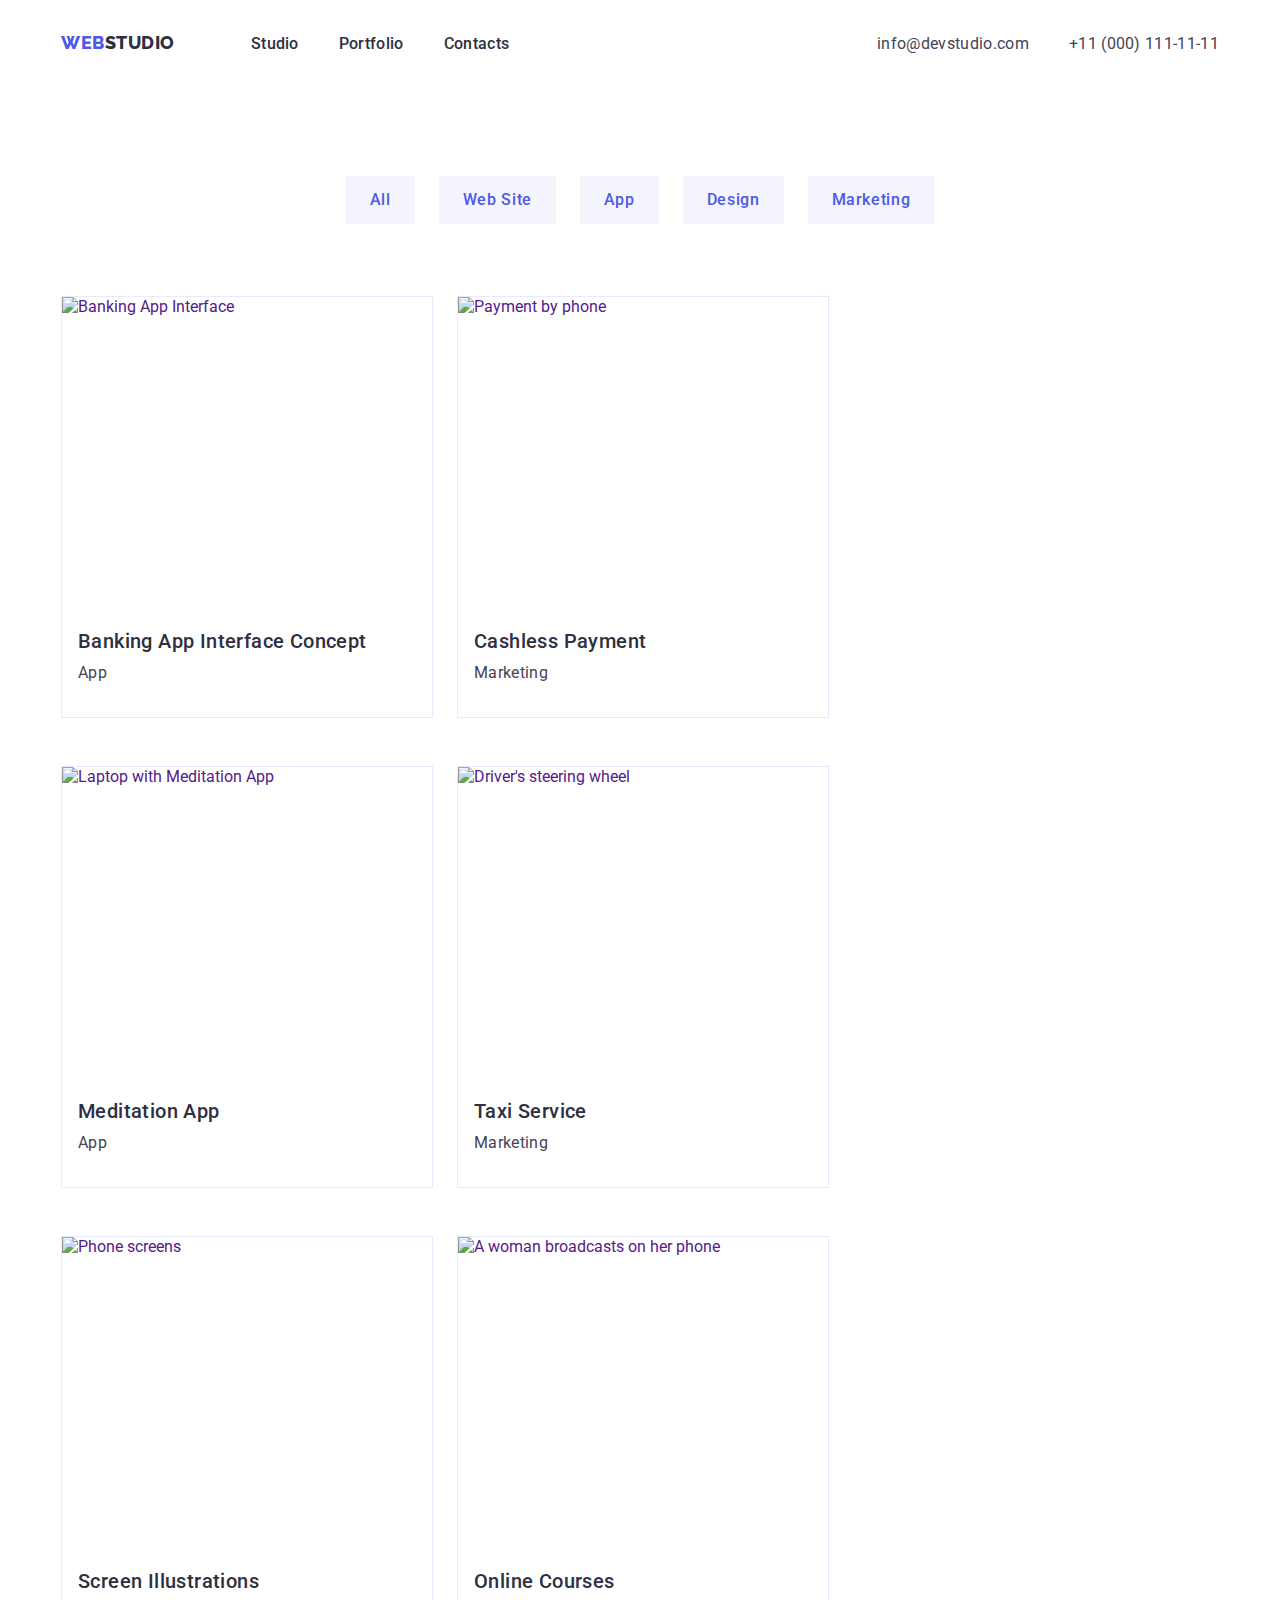
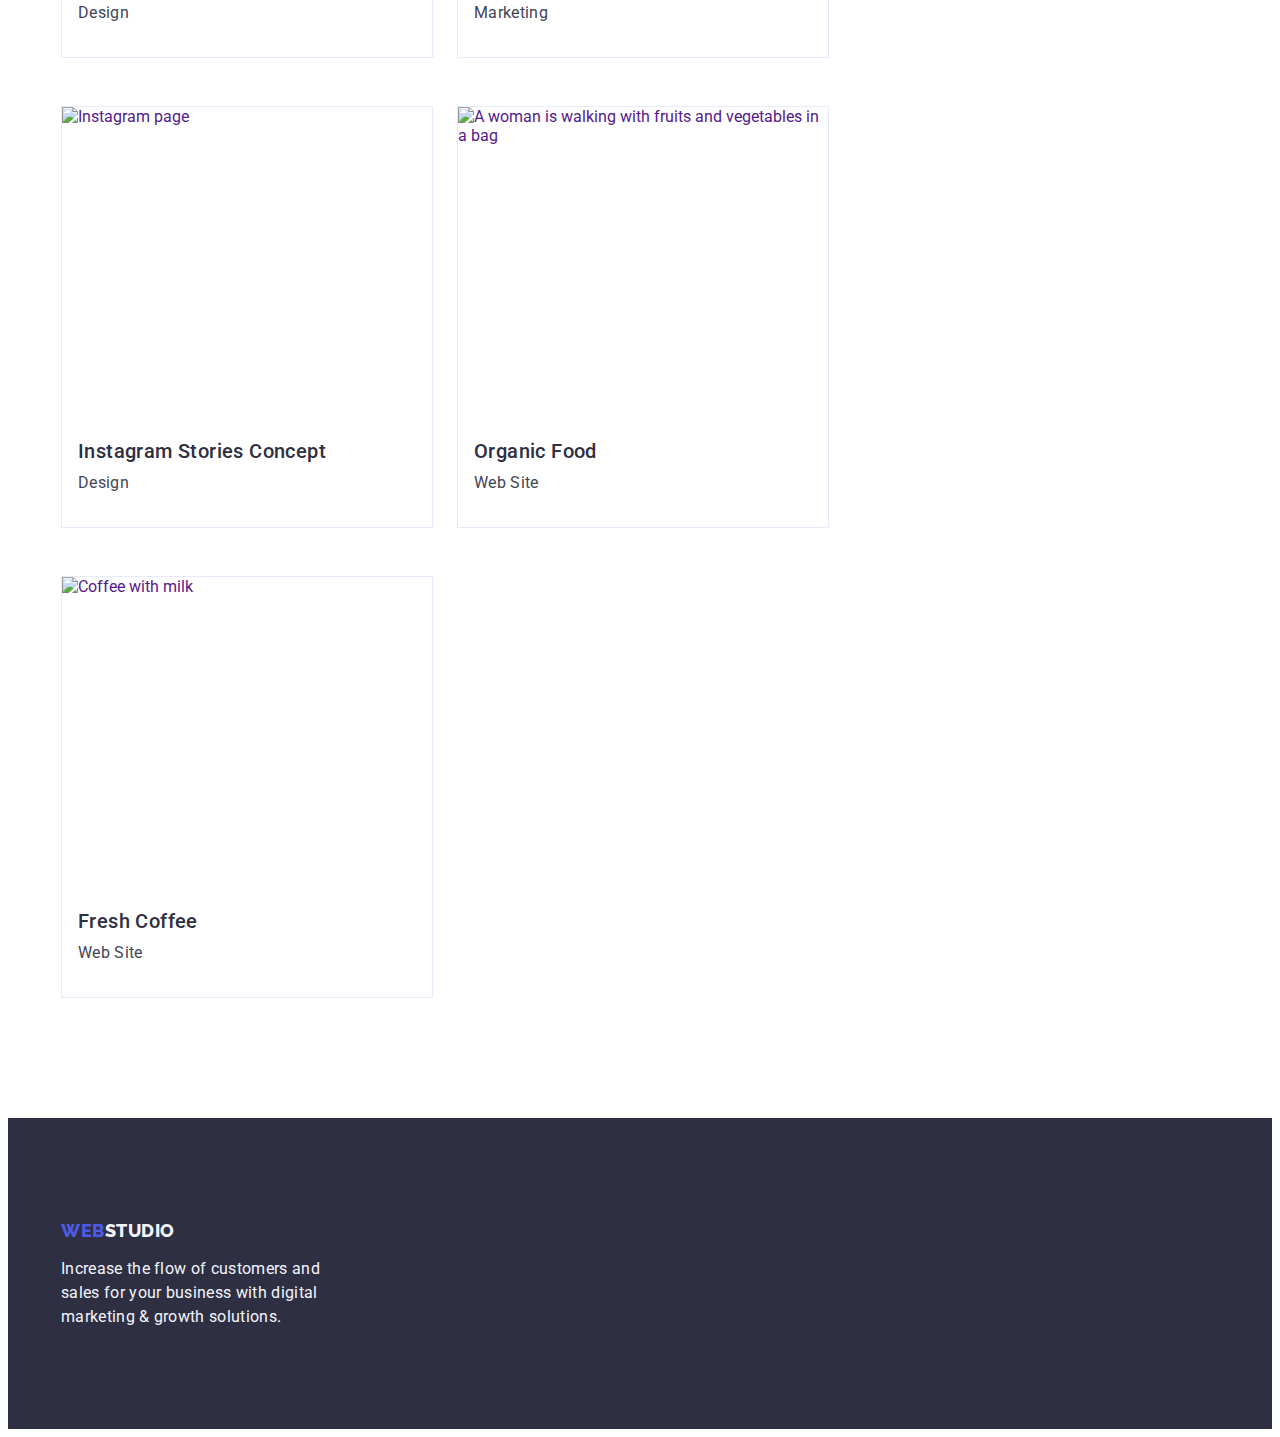
==== portfolio.html @ 8d3df991 "fixed version" ====
<!DOCTYPE html>
<html lang="en">
  <head>
    <meta charset="UTF-8" />
    <meta name="viewport" content="width=device-width, initial-scale=1.0" />
    <title>Portfolio</title>
    <link rel="preconnect" href="https://fonts.googleapis.com" />
    <link rel="preconnect" href="https://fonts.gstatic.com" crossorigin />
    <link
      href="https://fonts.googleapis.com/css2?family=Raleway:wght@800&family=Roboto:wght@400;500;700;900&display=swap"
      rel="stylesheet"
    />
    <link
      rel="stylesheet"
      href="https://cdnjs.cloudflare.com/ajax/libs/modern-normalize/2.0.0/modern-normalize.min.css"
      integrity="sha512-4xo8blKMVCiXpTaLzQSLSw3KFOVPWhm/TRtuPVc4WG6kUgjH6J03IBuG7JZPkcWMxJ5huwaBpOpnwYElP/m6wg=="
      crossorigin="anonymous"
      referrerpolicy="no-referrer"
    />
    <link rel="stylesheet" href="./css/styles.css" />
  </head>

  <body>
    <!--Header-->
    <header class="header">
      <div class="header-container container">
        <!--Navigation-->
        <nav class="navigation-container">
          <!--Logo-->
          <a class="logo-style link" href="./index.html">
            Web<span class="logo-span">Studio</span>
          </a>

          <ul class="navigation-list list">
            <li class="navigation-lists">
              <a class="link nav-list" href="./index.html">Studio</a>
            </li>
            <li class="navigation-lists">
              <a class="link nav-list" href="./portfolio.html">Portfolio</a>
            </li>
            <li class="navigation-lists">
              <a class="link nav-list" href="">Contacts</a>
            </li>
          </ul>
        </nav>

        <!--Contacts-->
        <address class="address-contacts">
          <ul class="contacts-lists list container">
            <li class="contacts-list">
              <a class="contact-link link" href="mailto:info@devstudio.com"
                >info@devstudio.com</a
              >
            </li>
            <li class="contacts-list">
              <a class="contact-link link" href="tel:+110001111111"
                >+11 (000) 111-11-11</a
              >
            </li>
          </ul>
        </address>
      </div>
    </header>

    <!--Main-->
    <main>
      <section class="section-portfolio container">
        <!--Filters Buttons-->
        <h1 class="visually-hidden">WebStudio</h1>

        <!-- Menu Buttons -->
        <ul class="btn-list list">
          <li><button class="btn-portfolio" type="button">All</button></li>
          <li><button class="btn-portfolio" type="button">Web Site</button></li>
          <li><button class="btn-portfolio" type="button">App</button></li>
          <li><button class="btn-portfolio" type="button">Design</button></li>
          <li>
            <button class="btn-portfolio" type="button">Marketing</button>
          </li>
        </ul>

        <!--Projects-->
        <ul class="projects-lists list">
          <li class="projects-items">
            <a class="projects-item link" href="">
              <img
                src="./images/project_card1.jpg"
                alt="Banking App Interface"
                width="360"
                height="300"
              />
              <div class="project-subtext">
                <h2 class="project-list">Banking App Interface Concept</h2>
                <p class="project-link">App</p>
              </div>
            </a>
          </li>
          <li class="projects-items">
            <a class="projects-item link" href="">
              <img
                src="./images/project_card2.jpg"
                alt="Payment by phone"
                width="360"
                height="300"
              />
              <div class="project-subtext">
                <h2 class="project-list">Cashless Payment</h2>
                <p class="project-link">Marketing</p>
              </div>
            </a>
          </li>
          <li class="projects-items">
            <a class="projects-item link" href="">
              <img
                src="./images/project_card3.jpg"
                alt="Laptop with Meditation App"
                width="360"
                height="300"
              />
              <div class="project-subtext">
                <h2 class="project-list">Meditation App</h2>
                <p class="project-link">App</p>
              </div>
            </a>
          </li>
          <li class="projects-items">
            <a class="projects-item link" href="">
              <img
                src="./images/project_card4.jpg"
                alt="Driver's steering wheel"
                width="360"
                height="300"
              />
              <div class="project-subtext">
                <h2 class="project-list">Taxi Service</h2>
                <p class="project-link">Marketing</p>
              </div></a
            >
          </li>
          <li class="projects-items">
            <a class="projects-item link" href="">
              <img
                src="./images/project_card5.jpg"
                alt="Phone screens"
                width="360"
                height="300"
              />
              <div class="project-subtext">
                <h2 class="project-list">Screen Illustrations</h2>
                <p class="project-link">Design</p>
              </div></a
            >
          </li>
          <li class="projects-items">
            <a class="projects-item link" href="">
              <img
                src="./images/project_card6.jpg"
                alt="A woman broadcasts on her phone"
                width="360"
                height="300"
              />
              <div class="project-subtext">
                <h2 class="project-list">Online Courses</h2>
                <p class="project-link">Marketing</p>
              </div>
            </a>
          </li>
          <li class="projects-items">
            <a class="projects-item link" href="">
              <img
                src="./images/project_card7.jpg"
                alt="Instagram page"
                width="360"
                height="300"
              />
              <div class="project-subtext">
                <h2 class="project-list">Instagram Stories Concept</h2>
                <p class="project-link">Design</p>
              </div>
            </a>
          </li>
          <li class="projects-items">
            <a class="projects-item link" href="">
              <img
                src="./images/project_card8.jpg"
                alt="A
            woman is walking with fruits and vegetables in a bag"
                width="360"
                height="300"
              />
              <div class="project-subtext">
                <h2 class="project-list">Organic Food</h2>
                <p class="project-link">Web Site</p>
              </div>
            </a>
          </li>
          <li class="projects-items">
            <a class="projects-item link" href="">
              <img
                src="./images/project_card9.jpg"
                alt="Coffee with milk"
                width="360"
                height="300"
              />
              <div class="project-subtext">
                <h2 class="project-list">Fresh Coffee</h2>
                <p class="project-link">Web Site</p>
              </div>
            </a>
          </li>
        </ul>
      </section>
    </main>

    <!--Footer-->
    <footer class="footer">
      <!--Logo for Footer-->
      <div class="container footer-container">
        <a class="logo-style link" href="./index.html">
          Web<span class="span-logo-footer">Studio</span>
        </a>
        <p class="footer-info">
          Increase the flow of customers and sales for your business with
          digital marketing & growth solutions.
        </p>
      </div>
    </footer>
  </body>
</html>
---- css/styles.css ----
:root {
  --NAVY-BLUE: #2e2f42;
  --WHITE: #ffffff;
  --SLATE: #434455;
  --CLOUD: #f4f4fd;
  --IRIS: #4d5ae5;
  --CORNFLOWER: #e7e9fc;
  --OCEAN: #404bbf;
  --CORNFLOWER: #e7e9fc;

  --font-main: "Roboto", sans-serif;
  --font-logo: "Raleway", sans-serif;
}

ul,
ol {
  margin: 0;
  padding: 0;
  list-style-type: none;
}

h1,
h2,
h3,
h4,
h5,
h6,
p {
  margin: 0;
  padding: 0;
}

img,
svg {
  display: block;
  max-width: 100%;
  width: 100%;
}

button {
  cursor: pointer;
  border: 0;
}

body {
  color: var(--SLATE);
  background-color: var(--WHITE);
  font-family: var(--font-main);
}

.container {
  max-width: 1158px;
  padding-left: 15px;
  padding-right: 15px;
  margin-left: auto;
  margin-right: auto;
}

.list {
  list-style: none;
  list-style-type: none;
  margin: 0;
  padding: 0;
}

.link {
  text-decoration: none;
}
.visually-hidden {
  position: absolute;
  width: 1px;
  height: 1px;
  margin: -1px;
  border: 0;
  padding: 0;

  white-space: nowrap;
  clip-path: inset(100%);
  clip: rect(0 0 0 0);
  overflow: hidden;
}

.logo-style {
  color: var(--IRIS);
  font-family: var(--font-logo);
  font-size: 18px;
  font-weight: 800;
  line-height: 1.17;
  letter-spacing: 0.03em;
  text-transform: uppercase;
  margin-right: 76px;
  padding: 24px 0;
  display: inline-block;
}

.logo-span {
  color: var(--NAVY-BLUE);
  font-family: var(--font-logo);
  font-size: 18px;
  font-weight: 800;
  line-height: 1.17;
  letter-spacing: 0.03em;
  text-transform: uppercase;
}

.navigation-container {
  display: flex;
}
.navigation-list {
  display: flex;
  flex-wrap: wrap;
  gap: 40px;
  align-items: center;
}

.header-container {
  display: flex;
  justify-content: space-between;
}

.nav-list {
  color: var(--NAVY-BLUE);
  font-size: 16px;
  font-weight: 500;
  line-height: 1.5;
  letter-spacing: 0.02em;
  padding: 24px 0;
}

.nav-list:hover,
.nav-list:focus {
  color: var(--OCEAN);
}

.address-contacts {
  font-style: normal;
  gap: 40px;
  align-self: center;
  display: block;
  margin-left: 332px;
}

.contacts-lists {
  display: flex;
  flex-wrap: wrap;
  gap: 40px;
  align-self: center;
}

.contacts-list {
  padding: 24px 0;
}

.contact-link {
  color: var(--SLATE);
  font-size: 16px;
  font-weight: 400;
  line-height: 1.5;
  letter-spacing: 0.02em;
}

.contact-link:hover,
.contact-link:focus {
  color: var(--OCEAN);
}

/* Hero section */

.hero {
  background: var(--NAVY-BLUE);
  padding-top: 188px;
  padding-bottom: 188px;
}

.hero-container {
}

.hero-title {
  color: var(--WHITE);
  text-align: center;
  font-size: 56px;
  font-weight: 700;
  line-height: 1.07;
  letter-spacing: 0.02em;
  max-width: 496px;
  margin: 0 auto;
}

.btn-order {
  display: inline-block;
  color: var(--WHITE);
  background-color: var(--IRIS);
  font-family: var(--font-main);
  font-size: 16px;
  font-weight: 500;
  line-height: 1.5;
  letter-spacing: 0.04em;
  cursor: pointer;
  margin: 48px auto 0;
  width: 169px;
  height: 56px;
  display: block;
  border: 0;
}

.btn-order:hover,
.btn-order:focus {
  color: var(--WHITE);
  background-color: var(--OCEAN);
}

/* Benefits section */
.benefits {
  padding: 120px 0;
}

.benefits-container {
  display: flex;
  flex-wrap: wrap;
}

.benefits-list {
  display: flex;
  gap: 24px;
}
.benefits-item {
  width: calc((100% - 72px) / 4);
}

.benefits-title {
  color: var(--NAVY-BLUE);
  font-size: 20px;
  font-weight: 500;
  line-height: 1.2;
  letter-spacing: 0.02em;
  margin-bottom: 8px;
}

.benefits-text {
  color: var(--SLATE);
  font-size: 16px;
  font-weight: 400;
  line-height: 1.5;
  letter-spacing: 0.32px;
}

/* Doing section */
.doing {
  padding-bottom: 120px;
}
.doing-title {
  color: var(--NAVY-BLUE);
  text-align: center;
  font-size: 36px;
  font-weight: 700;
  line-height: 1.11;
  letter-spacing: 0.02em;
  text-transform: capitalize;
  margin-bottom: 72px;
}
.doing-lists {
  display: flex;
  box-sizing: border-box;
  gap: 24px;
}
.doing-item {
  width: calc((100% - 48px) / 3);
  border: 1px solid var(--CORNFLOWER, #e7e9fc);
}

.doing-picture {
}

/* Our Team */
.team {
  background-color: var(--CLOUD);
  padding: 120px 0;
}

.team-container {
}

.team-title {
  color: var(--NAVY-BLUE);
  text-align: center;
  font-size: 36px;
  font-weight: 700;
  line-height: 1.11;
  letter-spacing: 0.02em;
  text-transform: capitalize;
  margin-bottom: 72px;
}
.team-list {
  display: flex;
  gap: 24px;
}

.team-item {
  background-color: var(--WHITE);
  width: calc((100% - 72px) / 4);
  border-radius: 0px 0px 4px 4px;
  box-shadow: 0px 2px 1px 0px rgba(46, 47, 66, 0.08),
    0px 1px 1px 0px rgba(46, 47, 66, 0.16),
    0px 1px 6px 0px rgba(46, 47, 66, 0.08);
}

.team-portrait {
}

.team-subtitle {
  color: var(--NAVY-BLUE);
  text-align: center;
  font-size: 20px;
  font-weight: 500;
  line-height: 1.2;
  letter-spacing: 0.02em;
  margin-bottom: 8px;
}
.team-text {
  color: var(--SLATE);
  text-align: center;
  font-size: 16px;
  font-weight: 400;
  line-height: 1.5;
  letter-spacing: 0.02em;
}

.team-item-text {
  padding: 32px 0;
}

/* Portfolio */
.section-portfolio {
  padding-top: 96px;
  padding-bottom: 120px;
}

.btn-list {
  display: flex;
  justify-content: center;
  gap: 24px;
  margin-bottom: 72px;
}

.btn-portfolio {
  color: var(--IRIS);
  background-color: var(--CLOUD);
  font-family: var(--font-main);
  font-size: 16px;
  font-weight: 500;
  line-height: 1.5;
  letter-spacing: 0.04em;
  text-align: center;
  cursor: pointer;
  display: block;
  height: 48px;
  min-width: 69px;
  padding: 12px 24px;
}

.btn-portfolio:hover,
.btn-portfolio:focus {
  color: var(--WHITE);
  background-color: var(--OCEAN);
}

.projects-lists {
  display: flex;
  flex-wrap: wrap;
  row-gap: 48px;
  column-gap: 24px;
}

.projects-items {
  border: 1px solid var(--CORNFLOWER);
  background-color: var(--WHITE);
  width: calc((100% - 48px) / 3);
}

.projects-item {
  display: block;
}

.project-link {
  color: var(--SLATE);
  font-size: 16px;
  font-weight: 400;
  line-height: 1.5;
  letter-spacing: 0.02em;
}

.project-list {
  color: var(--NAVY-BLUE);
  font-size: 20px;
  font-weight: 500;
  line-height: 1.2;
  letter-spacing: 0.02em;
  margin-bottom: 8px;
}

.project-subtext {
  padding: 32px 16px;
}

.footer {
  background-color: var(--NAVY-BLUE);
  padding-top: 101.5px;
  padding-bottom: 100px;
}
.footer-container {
  display: block;
  margin-top: 20;
}

.footer .logo-style {
  margin-bottom: 16px;
  padding: 0;
}

.footer-info {
  color: var(--CLOUD);
  font-size: 16px;
  font-weight: 400;
  line-height: 1.5;
  letter-spacing: 0.02em;
  width: 264px;
}

.span-logo-footer {
  color: var(--CLOUD);
}
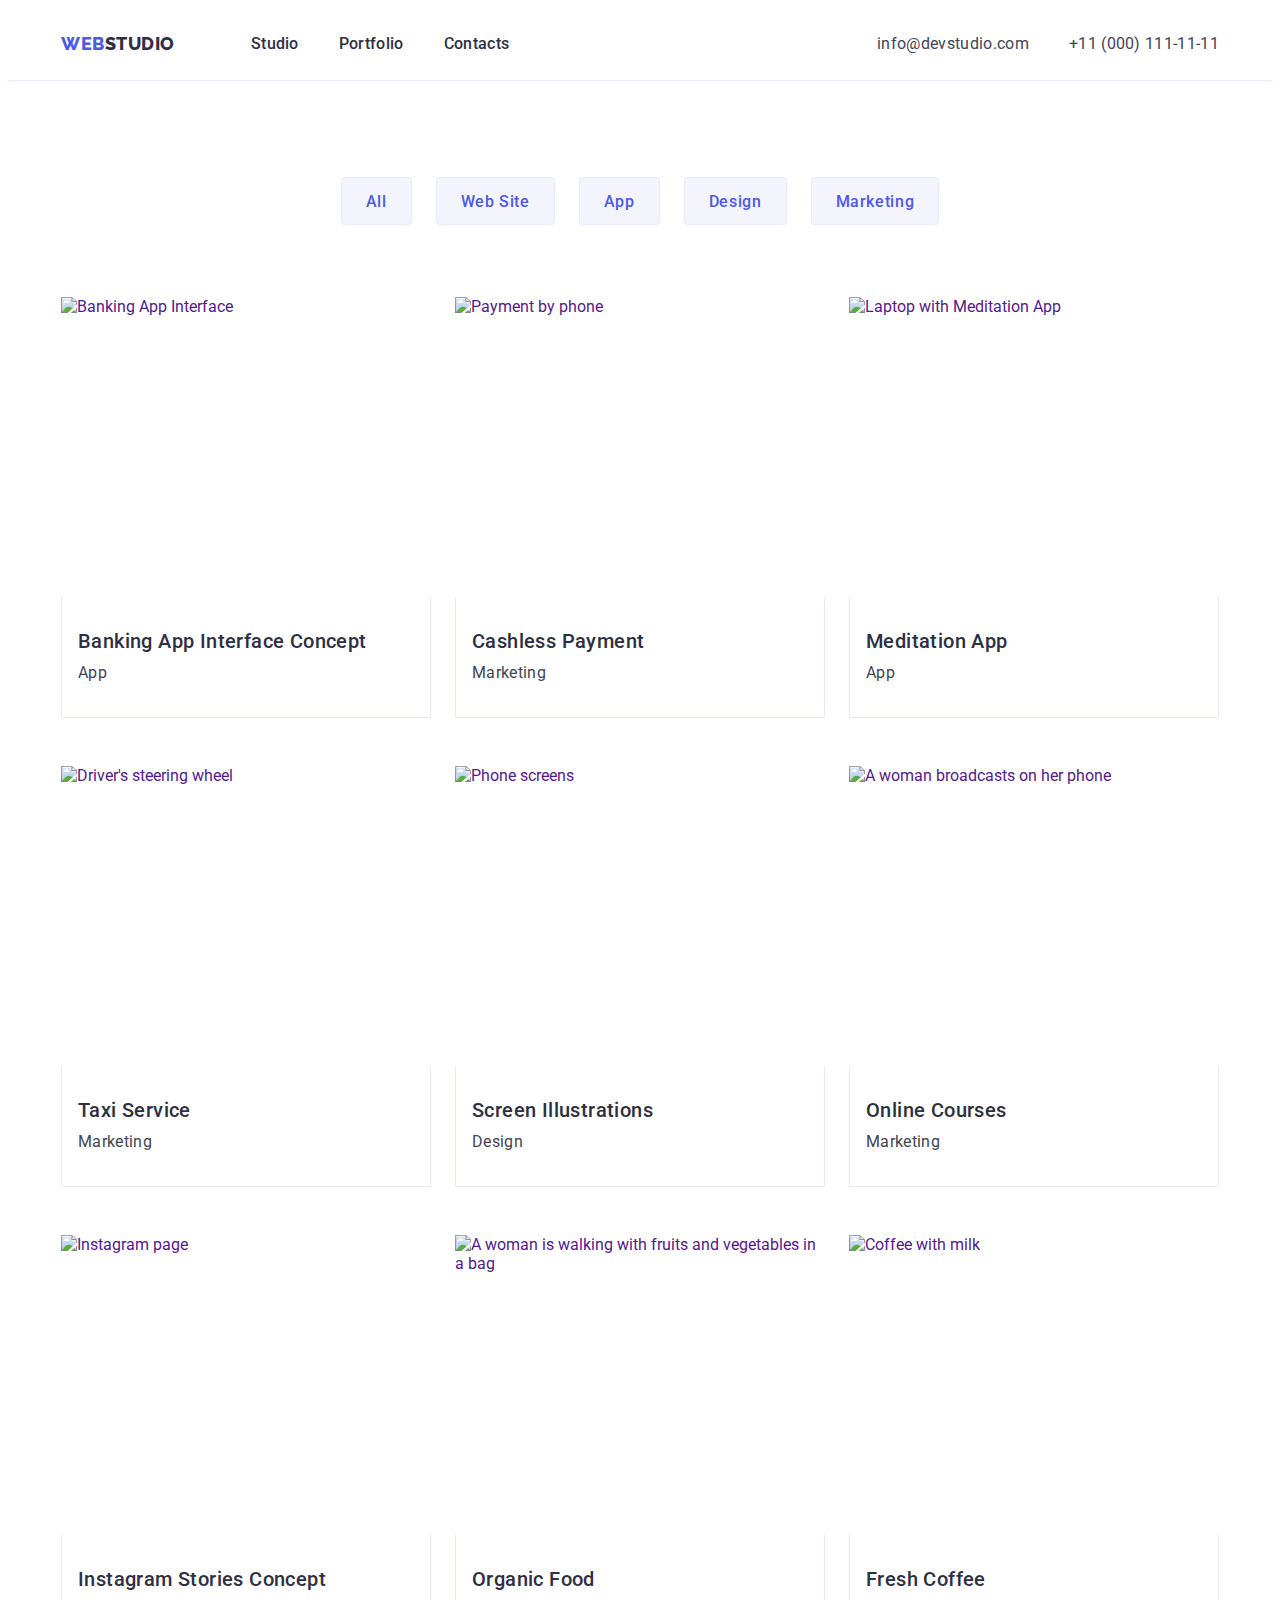
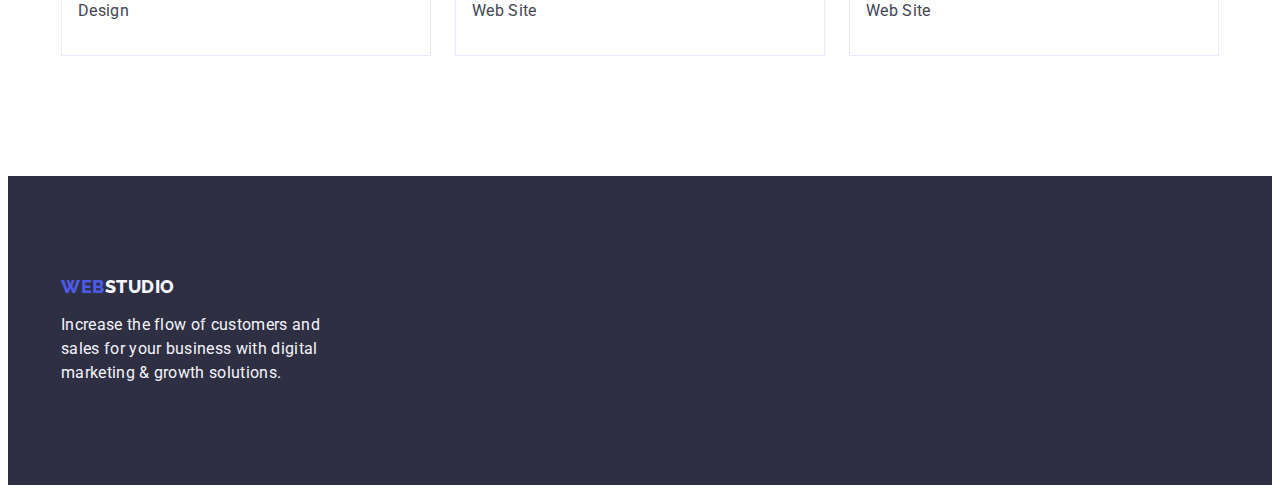
==== commit 99e5eedf: "fixed" ====
--- a/portfolio.html
+++ b/portfolio.html
@@ -32,13 +32,13 @@
           </a>
 
           <ul class="navigation-list list">
-            <li class="navigation-lists">
+            <li class="navigation-item">
               <a class="link nav-list" href="./index.html">Studio</a>
             </li>
-            <li class="navigation-lists">
+            <li class="navigation-item">
               <a class="link nav-list" href="./portfolio.html">Portfolio</a>
             </li>
-            <li class="navigation-lists">
+            <li class="navigation-item">
               <a class="link nav-list" href="">Contacts</a>
             </li>
           </ul>
@@ -46,13 +46,13 @@
 
         <!--Contacts-->
         <address class="address-contacts">
-          <ul class="contacts-lists list container">
-            <li class="contacts-list">
+          <ul class="contacts-list list container">
+            <li class="contacts-item">
               <a class="contact-link link" href="mailto:info@devstudio.com"
                 >info@devstudio.com</a
               >
             </li>
-            <li class="contacts-list">
+            <li class="contacts-item">
               <a class="contact-link link" href="tel:+110001111111"
                 >+11 (000) 111-11-11</a
               >
@@ -64,158 +64,161 @@
 
     <!--Main-->
     <main>
-      <section class="section-portfolio container">
-        <!--Filters Buttons-->
-        <h1 class="visually-hidden">WebStudio</h1>
-
-        <!-- Menu Buttons -->
-        <ul class="btn-list list">
-          <li><button class="btn-portfolio" type="button">All</button></li>
-          <li><button class="btn-portfolio" type="button">Web Site</button></li>
-          <li><button class="btn-portfolio" type="button">App</button></li>
-          <li><button class="btn-portfolio" type="button">Design</button></li>
-          <li>
-            <button class="btn-portfolio" type="button">Marketing</button>
-          </li>
-        </ul>
-
-        <!--Projects-->
-        <ul class="projects-lists list">
-          <li class="projects-items">
-            <a class="projects-item link" href="">
-              <img
-                src="./images/project_card1.jpg"
-                alt="Banking App Interface"
-                width="360"
-                height="300"
-              />
-              <div class="project-subtext">
-                <h2 class="project-list">Banking App Interface Concept</h2>
-                <p class="project-link">App</p>
-              </div>
-            </a>
-          </li>
-          <li class="projects-items">
-            <a class="projects-item link" href="">
-              <img
-                src="./images/project_card2.jpg"
-                alt="Payment by phone"
-                width="360"
-                height="300"
-              />
-              <div class="project-subtext">
-                <h2 class="project-list">Cashless Payment</h2>
-                <p class="project-link">Marketing</p>
-              </div>
-            </a>
-          </li>
-          <li class="projects-items">
-            <a class="projects-item link" href="">
-              <img
-                src="./images/project_card3.jpg"
-                alt="Laptop with Meditation App"
-                width="360"
-                height="300"
-              />
-              <div class="project-subtext">
-                <h2 class="project-list">Meditation App</h2>
-                <p class="project-link">App</p>
-              </div>
-            </a>
-          </li>
-          <li class="projects-items">
-            <a class="projects-item link" href="">
-              <img
-                src="./images/project_card4.jpg"
-                alt="Driver's steering wheel"
-                width="360"
-                height="300"
-              />
-              <div class="project-subtext">
-                <h2 class="project-list">Taxi Service</h2>
-                <p class="project-link">Marketing</p>
-              </div></a
-            >
-          </li>
-          <li class="projects-items">
-            <a class="projects-item link" href="">
-              <img
-                src="./images/project_card5.jpg"
-                alt="Phone screens"
-                width="360"
-                height="300"
-              />
-              <div class="project-subtext">
-                <h2 class="project-list">Screen Illustrations</h2>
-                <p class="project-link">Design</p>
-              </div></a
-            >
-          </li>
-          <li class="projects-items">
-            <a class="projects-item link" href="">
-              <img
-                src="./images/project_card6.jpg"
-                alt="A woman broadcasts on her phone"
-                width="360"
-                height="300"
-              />
-              <div class="project-subtext">
-                <h2 class="project-list">Online Courses</h2>
-                <p class="project-link">Marketing</p>
-              </div>
-            </a>
-          </li>
-          <li class="projects-items">
-            <a class="projects-item link" href="">
-              <img
-                src="./images/project_card7.jpg"
-                alt="Instagram page"
-                width="360"
-                height="300"
-              />
-              <div class="project-subtext">
-                <h2 class="project-list">Instagram Stories Concept</h2>
-                <p class="project-link">Design</p>
-              </div>
-            </a>
-          </li>
-          <li class="projects-items">
-            <a class="projects-item link" href="">
-              <img
-                src="./images/project_card8.jpg"
-                alt="A
-            woman is walking with fruits and vegetables in a bag"
-                width="360"
-                height="300"
-              />
-              <div class="project-subtext">
-                <h2 class="project-list">Organic Food</h2>
-                <p class="project-link">Web Site</p>
-              </div>
-            </a>
-          </li>
-          <li class="projects-items">
-            <a class="projects-item link" href="">
-              <img
-                src="./images/project_card9.jpg"
-                alt="Coffee with milk"
-                width="360"
-                height="300"
-              />
-              <div class="project-subtext">
-                <h2 class="project-list">Fresh Coffee</h2>
-                <p class="project-link">Web Site</p>
-              </div>
-            </a>
-          </li>
-        </ul>
+      <section class="section">
+        <div class="section-portfolio container">
+          <!--Filters Buttons-->
+          <h1 class="visually-hidden">WebStudio</h1>
+
+          <!-- Menu Buttons -->
+          <ul class="btn-list list">
+            <li><button class="btn-portfolio" type="button">All</button></li>
+            <li>
+              <button class="btn-portfolio" type="button">Web Site</button>
+            </li>
+            <li><button class="btn-portfolio" type="button">App</button></li>
+            <li><button class="btn-portfolio" type="button">Design</button></li>
+            <li>
+              <button class="btn-portfolio" type="button">Marketing</button>
+            </li>
+          </ul>
+
+          <!--Projects-->
+          <ul class="projects-list list">
+            <li class="projects-item">
+              <a class="projects-item-link link" href="">
+                <img
+                  src="./images/project_card1.jpg"
+                  alt="Banking App Interface"
+                  width="360"
+                  height="300"
+                />
+                <div class="project-subtext">
+                  <h2 class="project-title">Banking App Interface Concept</h2>
+                  <p class="project-link">App</p>
+                </div>
+              </a>
+            </li>
+            <li class="projects-item">
+              <a class="projects-item-link link" href="">
+                <img
+                  src="./images/project_card2.jpg"
+                  alt="Payment by phone"
+                  width="360"
+                  height="300"
+                />
+                <div class="project-subtext">
+                  <h2 class="project-title">Cashless Payment</h2>
+                  <p class="project-link">Marketing</p>
+                </div>
+              </a>
+            </li>
+            <li class="projects-item">
+              <a class="projects-item link" href="">
+                <img
+                  src="./images/project_card3.jpg"
+                  alt="Laptop with Meditation App"
+                  width="360"
+                  height="300"
+                />
+                <div class="project-subtext">
+                  <h2 class="project-title">Meditation App</h2>
+                  <p class="project-link">App</p>
+                </div>
+              </a>
+            </li>
+            <li class="projects-item">
+              <a class="projects-item-link link" href="">
+                <img
+                  src="./images/project_card4.jpg"
+                  alt="Driver's steering wheel"
+                  width="360"
+                  height="300"
+                />
+                <div class="project-subtext">
+                  <h2 class="project-title">Taxi Service</h2>
+                  <p class="project-link">Marketing</p>
+                </div></a
+              >
+            </li>
+            <li class="projects-item">
+              <a class="projects-item-link link" href="">
+                <img
+                  src="./images/project_card5.jpg"
+                  alt="Phone screens"
+                  width="360"
+                  height="300"
+                />
+                <div class="project-subtext">
+                  <h2 class="project-title">Screen Illustrations</h2>
+                  <p class="project-link">Design</p>
+                </div></a
+              >
+            </li>
+            <li class="projects-item">
+              <a class="projects-item-link link" href="">
+                <img
+                  src="./images/project_card6.jpg"
+                  alt="A woman broadcasts on her phone"
+                  width="360"
+                  height="300"
+                />
+                <div class="project-subtext">
+                  <h2 class="project-title">Online Courses</h2>
+                  <p class="project-link">Marketing</p>
+                </div>
+              </a>
+            </li>
+            <li class="projects-item">
+              <a class="projects-item-link link" href="">
+                <img
+                  src="./images/project_card7.jpg"
+                  alt="Instagram page"
+                  width="360"
+                  height="300"
+                />
+                <div class="project-subtext">
+                  <h2 class="project-title">Instagram Stories Concept</h2>
+                  <p class="project-link">Design</p>
+                </div>
+              </a>
+            </li>
+            <li class="projects-item">
+              <a class="projects-item-link link" href="">
+                <img
+                  src="./images/project_card8.jpg"
+                  alt="A woman is walking with fruits and vegetables in a bag"
+                  width="360"
+                  height="300"
+                />
+                <div class="project-subtext">
+                  <h2 class="project-title">Organic Food</h2>
+                  <p class="project-link">Web Site</p>
+                </div>
+              </a>
+            </li>
+            <li class="projects-item">
+              <a class="projects-item-link link" href="">
+                <img
+                  src="./images/project_card9.jpg"
+                  alt="Coffee with milk"
+                  width="360"
+                  height="300"
+                />
+                <div class="project-subtext">
+                  <h2 class="project-title">Fresh Coffee</h2>
+                  <p class="project-link">Web Site</p>
+                </div>
+              </a>
+            </li>
+          </ul>
+        </div>
       </section>
     </main>
 
     <!--Footer-->
     <footer class="footer">
       <!--Logo for Footer-->
-      <div class="container footer-container">
+      <div class="footer-container container">
         <a class="logo-style link" href="./index.html">
           Web<span class="span-logo-footer">Studio</span>
         </a>
--- a/css/styles.css
+++ b/css/styles.css
@@ -66,6 +66,7 @@
 .link {
   text-decoration: none;
 }
+
 .visually-hidden {
   position: absolute;
   width: 1px;
@@ -105,17 +106,23 @@
 
 .navigation-container {
   display: flex;
-}
+  align-items: center;
+}
+
 .navigation-list {
   display: flex;
   flex-wrap: wrap;
   gap: 40px;
+}
+
+.header {
+  border-bottom: 1px solid var(--CORNFLOWER);
+}
+
+.header-container {
+  display: flex;
+  justify-content: space-between;
   align-items: center;
-}
-
-.header-container {
-  display: flex;
-  justify-content: space-between;
 }
 
 .nav-list {
@@ -140,14 +147,14 @@
   margin-left: 332px;
 }
 
-.contacts-lists {
+.contacts-list {
   display: flex;
   flex-wrap: wrap;
   gap: 40px;
   align-self: center;
 }
 
-.contacts-list {
+.contacts-item {
   padding: 24px 0;
 }
 
@@ -165,7 +172,6 @@
 }
 
 /* Hero section */
-
 .hero {
   background: var(--NAVY-BLUE);
   padding-top: 188px;
@@ -201,6 +207,8 @@
   height: 56px;
   display: block;
   border: 0;
+  min-width: 169px;
+  border-radius: 4px;
 }
 
 .btn-order:hover,
@@ -223,6 +231,7 @@
   display: flex;
   gap: 24px;
 }
+
 .benefits-item {
   width: calc((100% - 72px) / 4);
 }
@@ -258,11 +267,13 @@
   text-transform: capitalize;
   margin-bottom: 72px;
 }
-.doing-lists {
+
+.doing-list {
   display: flex;
   box-sizing: border-box;
   gap: 24px;
 }
+
 .doing-item {
   width: calc((100% - 48px) / 3);
   border: 1px solid var(--CORNFLOWER, #e7e9fc);
@@ -290,6 +301,7 @@
   text-transform: capitalize;
   margin-bottom: 72px;
 }
+
 .team-list {
   display: flex;
   gap: 24px;
@@ -316,6 +328,7 @@
   letter-spacing: 0.02em;
   margin-bottom: 8px;
 }
+
 .team-text {
   color: var(--SLATE);
   text-align: center;
@@ -330,9 +343,12 @@
 }
 
 /* Portfolio */
-.section-portfolio {
+.section {
   padding-top: 96px;
   padding-bottom: 120px;
+}
+
+.section-portfolio {
 }
 
 .btn-list {
@@ -356,28 +372,30 @@
   height: 48px;
   min-width: 69px;
   padding: 12px 24px;
+  border: 1px solid var(--CORNFLOWER);
+  border-radius: 4px;
 }
 
 .btn-portfolio:hover,
 .btn-portfolio:focus {
   color: var(--WHITE);
   background-color: var(--OCEAN);
-}
-
-.projects-lists {
+  border: 1px solid transparent;
+}
+
+.projects-list {
   display: flex;
   flex-wrap: wrap;
   row-gap: 48px;
   column-gap: 24px;
 }
 
-.projects-items {
-  border: 1px solid var(--CORNFLOWER);
+.projects-item {
   background-color: var(--WHITE);
   width: calc((100% - 48px) / 3);
 }
 
-.projects-item {
+.projects-item-link {
   display: block;
 }
 
@@ -389,7 +407,7 @@
   letter-spacing: 0.02em;
 }
 
-.project-list {
+.project-title {
   color: var(--NAVY-BLUE);
   font-size: 20px;
   font-weight: 500;
@@ -400,16 +418,16 @@
 
 .project-subtext {
   padding: 32px 16px;
+  border: 1px solid var(--CORNFLOWER);
+  border-top: none;
 }
 
 .footer {
   background-color: var(--NAVY-BLUE);
-  padding-top: 101.5px;
-  padding-bottom: 100px;
-}
+  padding: 100px 0;
+}
+
 .footer-container {
-  display: block;
-  margin-top: 20;
 }
 
 .footer .logo-style {
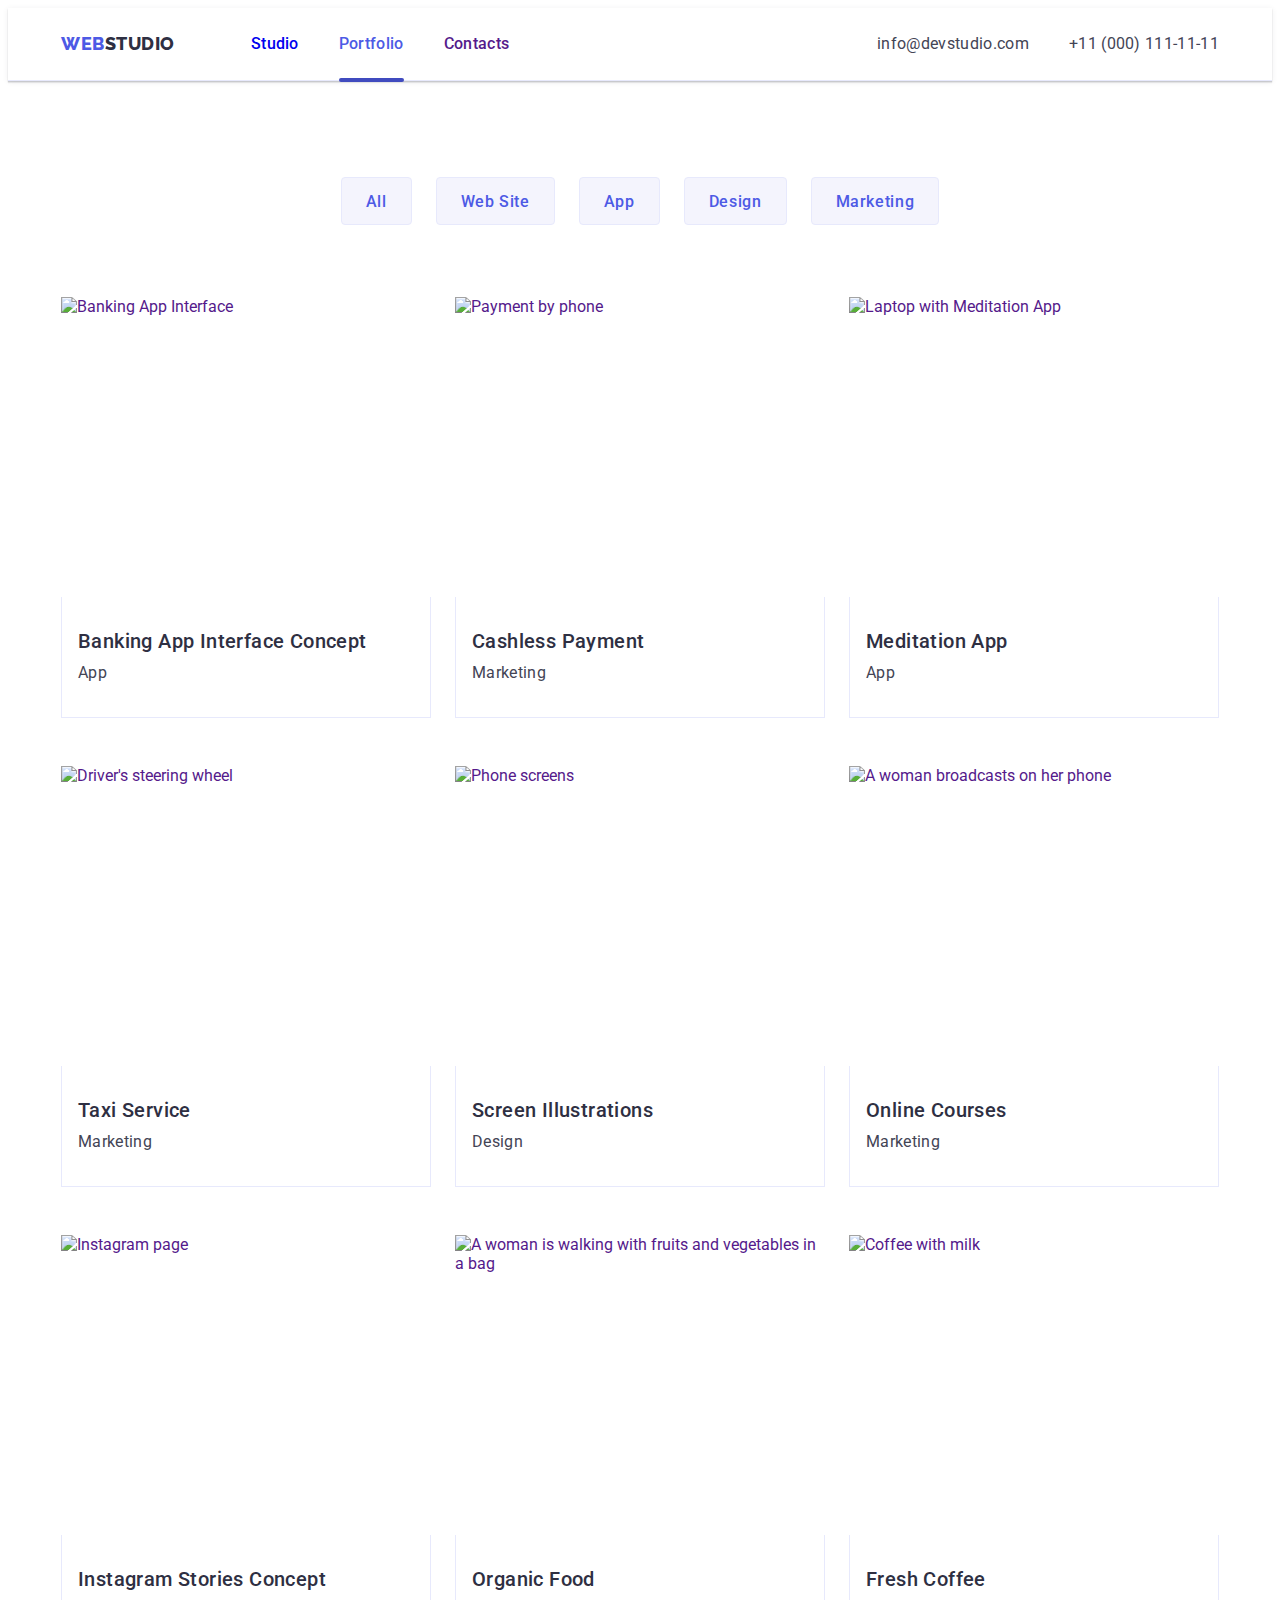
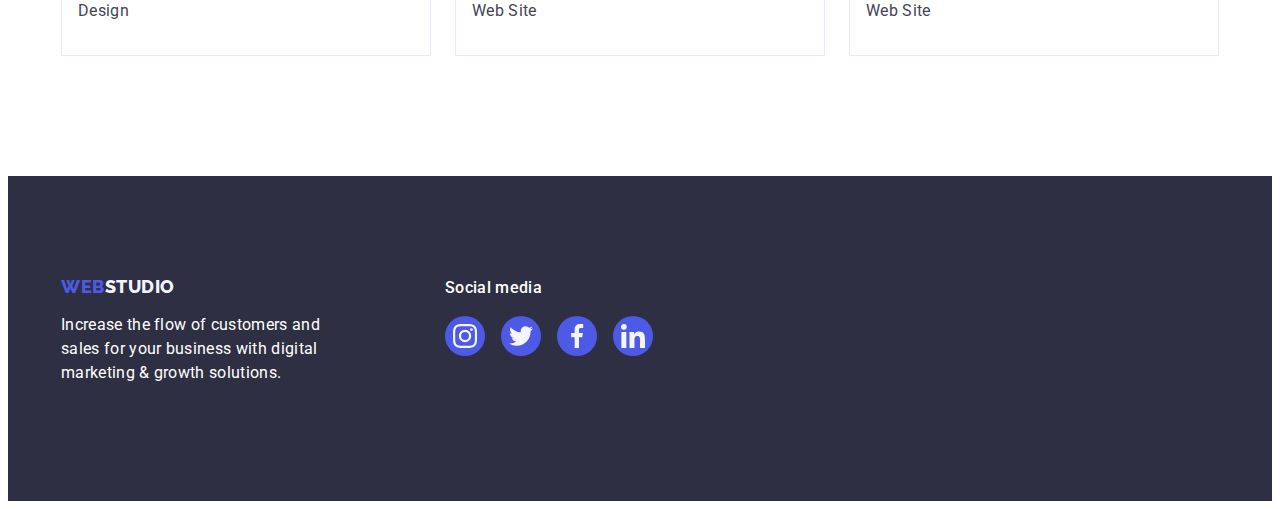
==== commit 71c8bef0: "fixed10" ====
--- a/portfolio.html
+++ b/portfolio.html
@@ -25,18 +25,20 @@
     <header class="header">
       <div class="header-container container">
         <!--Navigation-->
-        <nav class="navigation-container">
+        <nav class="navigation">
           <!--Logo-->
           <a class="logo-style link" href="./index.html">
             Web<span class="logo-span">Studio</span>
           </a>
 
           <ul class="navigation-list list">
+            <li class="navigation-item .header-hover">
+              <a class="link nav-list" href="./index.html">Studio</a>
+            </li>
             <li class="navigation-item">
-              <a class="link nav-list" href="./index.html">Studio</a>
-            </li>
-            <li class="navigation-item">
-              <a class="link nav-list" href="./portfolio.html">Portfolio</a>
+              <a class="link nav-list-acs underline" href="./portfolio.html"
+                >Portfolio</a
+              >
             </li>
             <li class="navigation-item">
               <a class="link nav-list" href="">Contacts</a>
@@ -86,12 +88,19 @@
           <ul class="projects-list list">
             <li class="projects-item">
               <a class="projects-item-link link" href="">
-                <img
-                  src="./images/project_card1.jpg"
-                  alt="Banking App Interface"
-                  width="360"
-                  height="300"
-                />
+                <div class="projects-image">
+                  <img
+                    src="./images/project_card1.jpg"
+                    alt="Banking App Interface"
+                    width="360"
+                    height="300"
+                  />
+                  <p class="projects-image-text overlay">
+                    14 Stylish and User-Friendly App Design Concepts · Task
+                    Manager App · Calorie Tracker App · Exotic Fruit Ecommerce
+                    App · Cloud Storage App
+                  </p>
+                </div>
                 <div class="project-subtext">
                   <h2 class="project-title">Banking App Interface Concept</h2>
                   <p class="project-link">App</p>
@@ -100,12 +109,19 @@
             </li>
             <li class="projects-item">
               <a class="projects-item-link link" href="">
-                <img
-                  src="./images/project_card2.jpg"
-                  alt="Payment by phone"
-                  width="360"
-                  height="300"
-                />
+                <div class="projects-image">
+                  <img
+                    src="./images/project_card2.jpg"
+                    alt="Payment by phone"
+                    width="360"
+                    height="300"
+                  />
+                  <p class="projects-image-text overlay">
+                    14 Stylish and User-Friendly App Design Concepts · Task
+                    Manager App · Calorie Tracker App · Exotic Fruit Ecommerce
+                    App · Cloud Storage App
+                  </p>
+                </div>
                 <div class="project-subtext">
                   <h2 class="project-title">Cashless Payment</h2>
                   <p class="project-link">Marketing</p>
@@ -113,13 +129,20 @@
               </a>
             </li>
             <li class="projects-item">
-              <a class="projects-item link" href="">
-                <img
-                  src="./images/project_card3.jpg"
-                  alt="Laptop with Meditation App"
-                  width="360"
-                  height="300"
-                />
+              <a class="projects-item-link link" href="">
+                <div class="projects-image">
+                  <img
+                    src="./images/project_card3.jpg"
+                    alt="Laptop with Meditation App"
+                    width="360"
+                    height="300"
+                  />
+                  <p class="projects-image-text overlay">
+                    14 Stylish and User-Friendly App Design Concepts · Task
+                    Manager App · Calorie Tracker App · Exotic Fruit Ecommerce
+                    App · Cloud Storage App
+                  </p>
+                </div>
                 <div class="project-subtext">
                   <h2 class="project-title">Meditation App</h2>
                   <p class="project-link">App</p>
@@ -128,12 +151,19 @@
             </li>
             <li class="projects-item">
               <a class="projects-item-link link" href="">
-                <img
-                  src="./images/project_card4.jpg"
-                  alt="Driver's steering wheel"
-                  width="360"
-                  height="300"
-                />
+                <div class="projects-image">
+                  <img
+                    src="./images/project_card4.jpg"
+                    alt="Driver's steering wheel"
+                    width="360"
+                    height="300"
+                  />
+                  <p class="projects-image-text overlay">
+                    14 Stylish and User-Friendly App Design Concepts · Task
+                    Manager App · Calorie Tracker App · Exotic Fruit Ecommerce
+                    App · Cloud Storage App
+                  </p>
+                </div>
                 <div class="project-subtext">
                   <h2 class="project-title">Taxi Service</h2>
                   <p class="project-link">Marketing</p>
@@ -142,12 +172,19 @@
             </li>
             <li class="projects-item">
               <a class="projects-item-link link" href="">
-                <img
-                  src="./images/project_card5.jpg"
-                  alt="Phone screens"
-                  width="360"
-                  height="300"
-                />
+                <div class="projects-image">
+                  <img
+                    src="./images/project_card5.jpg"
+                    alt="Phone screens"
+                    width="360"
+                    height="300"
+                  />
+                  <p class="projects-image-text overlay">
+                    14 Stylish and User-Friendly App Design Concepts · Task
+                    Manager App · Calorie Tracker App · Exotic Fruit Ecommerce
+                    App · Cloud Storage App
+                  </p>
+                </div>
                 <div class="project-subtext">
                   <h2 class="project-title">Screen Illustrations</h2>
                   <p class="project-link">Design</p>
@@ -156,12 +193,19 @@
             </li>
             <li class="projects-item">
               <a class="projects-item-link link" href="">
-                <img
-                  src="./images/project_card6.jpg"
-                  alt="A woman broadcasts on her phone"
-                  width="360"
-                  height="300"
-                />
+                <div class="projects-image">
+                  <img
+                    src="./images/project_card6.jpg"
+                    alt="A woman broadcasts on her phone"
+                    width="360"
+                    height="300"
+                  />
+                  <p class="projects-image-text overlay">
+                    14 Stylish and User-Friendly App Design Concepts · Task
+                    Manager App · Calorie Tracker App · Exotic Fruit Ecommerce
+                    App · Cloud Storage App
+                  </p>
+                </div>
                 <div class="project-subtext">
                   <h2 class="project-title">Online Courses</h2>
                   <p class="project-link">Marketing</p>
@@ -170,12 +214,19 @@
             </li>
             <li class="projects-item">
               <a class="projects-item-link link" href="">
-                <img
-                  src="./images/project_card7.jpg"
-                  alt="Instagram page"
-                  width="360"
-                  height="300"
-                />
+                <div class="projects-image">
+                  <img
+                    src="./images/project_card7.jpg"
+                    alt="Instagram page"
+                    width="360"
+                    height="300"
+                  />
+                  <p class="projects-image-text overlay">
+                    14 Stylish and User-Friendly App Design Concepts · Task
+                    Manager App · Calorie Tracker App · Exotic Fruit Ecommerce
+                    App · Cloud Storage App
+                  </p>
+                </div>
                 <div class="project-subtext">
                   <h2 class="project-title">Instagram Stories Concept</h2>
                   <p class="project-link">Design</p>
@@ -184,12 +235,19 @@
             </li>
             <li class="projects-item">
               <a class="projects-item-link link" href="">
-                <img
-                  src="./images/project_card8.jpg"
-                  alt="A woman is walking with fruits and vegetables in a bag"
-                  width="360"
-                  height="300"
-                />
+                <div class="projects-image">
+                  <img
+                    src="./images/project_card8.jpg"
+                    alt="A woman is walking with fruits and vegetables in a bag"
+                    width="360"
+                    height="300"
+                  />
+                  <p class="projects-image-text overlay">
+                    14 Stylish and User-Friendly App Design Concepts · Task
+                    Manager App · Calorie Tracker App · Exotic Fruit Ecommerce
+                    App · Cloud Storage App
+                  </p>
+                </div>
                 <div class="project-subtext">
                   <h2 class="project-title">Organic Food</h2>
                   <p class="project-link">Web Site</p>
@@ -198,12 +256,19 @@
             </li>
             <li class="projects-item">
               <a class="projects-item-link link" href="">
-                <img
-                  src="./images/project_card9.jpg"
-                  alt="Coffee with milk"
-                  width="360"
-                  height="300"
-                />
+                <div class="projects-image">
+                  <img
+                    src="./images/project_card9.jpg"
+                    alt="Coffee with milk"
+                    width="360"
+                    height="300"
+                  />
+                  <p class="projects-image-text overlay">
+                    14 Stylish and User-Friendly App Design Concepts · Task
+                    Manager App · Calorie Tracker App · Exotic Fruit Ecommerce
+                    App · Cloud Storage App
+                  </p>
+                </div>
                 <div class="project-subtext">
                   <h2 class="project-title">Fresh Coffee</h2>
                   <p class="project-link">Web Site</p>
@@ -219,13 +284,72 @@
     <footer class="footer">
       <!--Logo for Footer-->
       <div class="footer-container container">
-        <a class="logo-style link" href="./index.html">
-          Web<span class="span-logo-footer">Studio</span>
-        </a>
-        <p class="footer-info">
-          Increase the flow of customers and sales for your business with
-          digital marketing & growth solutions.
-        </p>
+        <div class="footer-info">
+          <a class="logo-style link" href="./index.html">
+            Web<span class="span-logo-footer">Studio</span>
+          </a>
+          <p class="footer-text">
+            Increase the flow of customers and sales for your business with
+            digital marketing & growth solutions.
+          </p>
+        </div>
+        <div class="footer-social-link">
+          <p class="footer-social-text">Social media</p>
+          <ul class="footer-social list">
+            <li class="footer-social-item">
+              <a
+                class="link card-social-link"
+                href="https://instagram.com"
+                target="_blank"
+                rel="noopener noreferrer"
+                aria-label="icon-instagram"
+              >
+                <svg class="social-link-icon" width="24" height="24">
+                  <use href="./images/icons.svg#icon-instagram"></use>
+                </svg>
+              </a>
+            </li>
+            <li class="footer-social-item">
+              <a
+                class="link card-social-link"
+                href="https://twitter.com"
+                target="_blank"
+                rel="noopener noreferrer"
+                aria-label="icon-twitter"
+              >
+                <svg class="social-link-icon" width="24" height="24">
+                  <use href="./images/icons.svg#icon-twitter"></use>
+                </svg>
+              </a>
+            </li>
+            <li class="footer-social-item">
+              <a
+                class="link card-social-link"
+                href="https://facebook.com"
+                target="_blank"
+                rel="noopener noreferrer"
+                aria-label="icon-facebook"
+              >
+                <svg class="social-link-icon" width="24" height="24">
+                  <use href="./images/icons.svg#icon-facebook"></use>
+                </svg>
+              </a>
+            </li>
+            <li class="footer-social-item">
+              <a
+                class="link card-social-link"
+                href="https://linkedin.com"
+                target="_blank"
+                rel="noopener noreferrer"
+                aria-label="icon-linkedin"
+              >
+                <svg class="social-link-icon" width="24" height="24">
+                  <use href="./images/icons.svg#icon-linkedin"></use>
+                </svg>
+              </a>
+            </li>
+          </ul>
+        </div>
       </div>
     </footer>
   </body>
--- a/css/styles.css
+++ b/css/styles.css
@@ -7,6 +7,8 @@
   --CORNFLOWER: #e7e9fc;
   --OCEAN: #404bbf;
   --CORNFLOWER: #e7e9fc;
+  --DAIRY: #fcfcfc;
+  --LIGHT-SLATE: #8e8f99;
 
   --font-main: "Roboto", sans-serif;
   --font-logo: "Raleway", sans-serif;
@@ -79,6 +81,22 @@
   clip-path: inset(100%);
   clip: rect(0 0 0 0);
   overflow: hidden;
+}
+
+.current {
+}
+
+/* Header */
+.header {
+  border-bottom: 1px solid var(--CORNFLOWER);
+  box-shadow: 0px 2px 1px rgba(46, 47, 66, 0.08),
+    0px 1px 1px rgba(46, 47, 66, 0.16), 0px 1px 6px rgba(46, 47, 66, 0.08);
+}
+
+.header-container {
+  display: flex;
+  justify-content: space-between;
+  align-items: center;
 }
 
 .logo-style {
@@ -104,7 +122,7 @@
   text-transform: uppercase;
 }
 
-.navigation-container {
+.navigation {
   display: flex;
   align-items: center;
 }
@@ -115,28 +133,51 @@
   gap: 40px;
 }
 
-.header {
-  border-bottom: 1px solid var(--CORNFLOWER);
-}
-
-.header-container {
-  display: flex;
-  justify-content: space-between;
-  align-items: center;
+.navigation-item {
+  position: relative;
+  color: var(--NAVY-BLUE);
 }
 
 .nav-list {
-  color: var(--NAVY-BLUE);
+  position: relative;
   font-size: 16px;
   font-weight: 500;
   line-height: 1.5;
   letter-spacing: 0.02em;
-  padding: 24px 0;
+  padding: 28px 0;
+  transition: color 250ms cubic-bezier(0.4, 0, 0.2, 1);
+}
+
+.nav-list-acs {
+  color: var(--IRIS);
+  position: relative;
+  font-size: 16px;
+  font-weight: 500;
+  line-height: 1.5;
+  letter-spacing: 0.02em;
+  padding: 28px 0;
+  transition: color 250ms cubic-bezier(0.4, 0, 0.2, 1);
 }
 
 .nav-list:hover,
 .nav-list:focus {
   color: var(--OCEAN);
+}
+
+.underline::after {
+  position: absolute;
+  content: "";
+  left: 0;
+  bottom: -1px;
+  height: 4px;
+  width: 100%;
+  background-color: var(--OCEAN);
+  border-radius: 2px;
+  color: var(--OCEAN);
+}
+
+.nav-list + .underline::after:active {
+  color: var(--IRIS);
 }
 
 .address-contacts {
@@ -164,6 +205,7 @@
   font-weight: 400;
   line-height: 1.5;
   letter-spacing: 0.02em;
+  transition: color 250ms cubic-bezier(0.4, 0, 0.2, 1);
 }
 
 .contact-link:hover,
@@ -173,12 +215,19 @@
 
 /* Hero section */
 .hero {
-  background: var(--NAVY-BLUE);
   padding-top: 188px;
   padding-bottom: 188px;
-}
-
-.hero-container {
+  background: var(--NAVY-BLUE);
+  background-image: linear-gradient(
+      rgba(46, 47, 66, 0.7),
+      rgba(46, 47, 66, 0.7)
+    ),
+    url(../images/people-office.jpg);
+  max-width: 1440px;
+  background-size: cover;
+  background-repeat: no-repeat;
+  background-position: center;
+  overflow: hidden;
 }
 
 .hero-title {
@@ -193,7 +242,6 @@
 }
 
 .btn-order {
-  display: inline-block;
   color: var(--WHITE);
   background-color: var(--IRIS);
   font-family: var(--font-main);
@@ -202,6 +250,7 @@
   line-height: 1.5;
   letter-spacing: 0.04em;
   cursor: pointer;
+  display: block;
   margin: 48px auto 0;
   width: 169px;
   height: 56px;
@@ -209,6 +258,7 @@
   border: 0;
   min-width: 169px;
   border-radius: 4px;
+  transition: background-color 250ms cubic-bezier(0.4, 0, 0.2, 1);
 }
 
 .btn-order:hover,
@@ -236,6 +286,25 @@
   width: calc((100% - 72px) / 4);
 }
 
+.benefits-icon {
+  display: flex;
+  align-items: center;
+  justify-content: center;
+  width: 264px;
+  height: 112px;
+  flex-shrink: 0;
+  padding: 24px 100px;
+  border-radius: 4px;
+  background: var(--CLOUD);
+  margin-bottom: 8px;
+}
+
+.benefits-icon:hover,
+.benefits-icon:focus {
+  border-color: var(--OCEAN);
+  transition: background-color 250ms cubic-bezier(0.4, 0, 0.2, 1);
+}
+
 .benefits-title {
   color: var(--NAVY-BLUE);
   font-size: 20px;
@@ -288,9 +357,6 @@
   padding: 120px 0;
 }
 
-.team-container {
-}
-
 .team-title {
   color: var(--NAVY-BLUE);
   text-align: center;
@@ -302,12 +368,33 @@
   margin-bottom: 72px;
 }
 
+.team-subtitle {
+  color: var(--NAVY-BLUE);
+  text-align: center;
+  font-size: 20px;
+  font-weight: 500;
+  line-height: 1.2;
+  letter-spacing: 0.02em;
+  margin-bottom: 8px;
+}
+
+.team-text {
+  color: var(--SLATE);
+  text-align: center;
+  font-size: 16px;
+  font-weight: 400;
+  line-height: 1.5;
+  letter-spacing: 0.02em;
+  margin-bottom: 8px;
+}
+
 .team-list {
   display: flex;
   gap: 24px;
 }
 
 .team-item {
+  display: block;
   background-color: var(--WHITE);
   width: calc((100% - 72px) / 4);
   border-radius: 0px 0px 4px 4px;
@@ -316,30 +403,106 @@
     0px 1px 6px 0px rgba(46, 47, 66, 0.08);
 }
 
-.team-portrait {
-}
-
-.team-subtitle {
-  color: var(--NAVY-BLUE);
-  text-align: center;
-  font-size: 20px;
-  font-weight: 500;
-  line-height: 1.2;
-  letter-spacing: 0.02em;
-  margin-bottom: 8px;
-}
-
-.team-text {
-  color: var(--SLATE);
-  text-align: center;
-  font-size: 16px;
-  font-weight: 400;
-  line-height: 1.5;
-  letter-spacing: 0.02em;
-}
-
 .team-item-text {
   padding: 32px 0;
+}
+
+.card-social {
+  width: 100%;
+  display: flex;
+  justify-content: center;
+  gap: 24px;
+  transition: background-color 250ms cubic-bezier(0.4, 0, 0.2, 1);
+}
+
+.card-social-item {
+  width: 40px;
+  height: 40px;
+  display: block;
+  width: cal((100% - 72px)/4);
+  flex-shrink: 0;
+  transition: background-color 250ms cubic-bezier(0.4, 0, 0.2, 1);
+}
+
+.card-social-link {
+  width: 100%;
+  height: 100%;
+  display: flex;
+  background-color: var(--IRIS);
+  border-radius: 50%;
+  align-items: center;
+  justify-content: center;
+  padding: 0;
+  transition: background-color 250ms cubic-bezier(0.4, 0, 0.2, 1);
+}
+
+.card-social-link:hover,
+.card-social-link:focus {
+  background-color: var(--OCEAN);
+}
+
+.social-link {
+  padding-bottom: 32px;
+}
+
+.social-link-icon {
+  fill: var(--CLOUD);
+}
+
+/* Customers section */
+
+.customers {
+  padding: 120px 0 120px;
+}
+
+.customers-titlle {
+  color: var(--NAVY-BLUE);
+  text-align: center;
+  font-size: 36px;
+  font-weight: 700;
+  line-height: 1.11;
+  letter-spacing: 0.02;
+  text-transform: capitalize;
+  margin-bottom: 72px;
+}
+
+.customers-list {
+  display: flex;
+  justify-content: center;
+  gap: 24px;
+}
+
+.customers-item {
+  width: calc((100%- 120) / 6);
+  width: 168px;
+  height: 88px;
+  /* border-radius: 4px;
+  border: 1px solid var(--LIGHT-SLATE); */
+  flex-shrink: 0;
+}
+
+.customers-link {
+  width: 100%;
+  height: 100%;
+  border-radius: 4px;
+  color: var(--LIGHT-SLATE);
+  border: 1px solid var(--LIGHT-SLATE);
+  display: flex;
+  align-items: center;
+  justify-content: center;
+  transition: border-color 250ms cubic-bezier(0.4, 0, 0.2, 1),
+    color 250ms cubic-bezier(0.4, 0, 0.2, 1);
+}
+
+.customer-link-icon {
+  fill: currentColor;
+  justify-content: center;
+}
+
+.customers-link:hover,
+.customers-link:focus {
+  color: var(--OCEAN);
+  border-color: var(--OCEAN);
 }
 
 /* Portfolio */
@@ -374,6 +537,10 @@
   padding: 12px 24px;
   border: 1px solid var(--CORNFLOWER);
   border-radius: 4px;
+  transition: color 250ms cubic-bezier(0.4, 0, 0.2, 1),
+    background-color 250ms cubic-bezier(0.4, 0, 0.2, 1),
+    border-color 250ms cubic-bezier(0.4, 0, 0.2, 1),
+    box-shadow 250ms cubic-bezier(0.4, 0, 0.2, 1);
 }
 
 .btn-portfolio:hover,
@@ -381,6 +548,8 @@
   color: var(--WHITE);
   background-color: var(--OCEAN);
   border: 1px solid transparent;
+  box-shadow: 0px 3px 1px rgba(0, 0, 0, 0.1), 0px 2px 1px rgba(0, 0, 0, 0.08),
+    0px 2px 2px rgba(0, 0, 0, 0.12);
 }
 
 .projects-list {
@@ -393,10 +562,24 @@
 .projects-item {
   background-color: var(--WHITE);
   width: calc((100% - 48px) / 3);
+  transition: box-shadow 250ms cubic-bezier(0.4, 0, 0.2, 1);
 }
 
 .projects-item-link {
   display: block;
+  transition: box-shadow 250ms cubic-bezier(0.4, 0, 0.2, 1);
+}
+
+.projects-item-link:hover,
+.projects-item-link:focus {
+  box-shadow: 0px 1px 6px rgba(46, 47, 66, 0.08),
+    0px 1px 1px rgba(46, 47, 66, 0.16), 0px 2px 1px rgba(46, 47, 66, 0.08);
+}
+.projects-item-link:hover .projects-image-text {
+  transform: translateY(0%);
+}
+.projects-item-link:focus .projects-image-text {
+  transform: translateY(0%);
 }
 
 .project-link {
@@ -422,12 +605,50 @@
   border-top: none;
 }
 
+.projects-image {
+  position: relative;
+  overflow: hidden;
+}
+
+.projects-image:hover .overlay {
+  transform: translateX(0);
+}
+
+.overlay {
+  content: " ";
+  position: absolute;
+  top: 0;
+  width: 100%;
+  height: 100%;
+  transform: translateY(100%);
+  transition: transform 250ms cubic-bezier(0.4, 0, 0.2, 1);
+}
+
+.projects-image-text {
+  content: " ";
+  position: absolute;
+  top: 0;
+  font-size: 16px;
+  line-height: 1.5;
+  letter-spacing: 0.02em;
+  color: var(--CLOUD);
+  padding: 40px 32px;
+  background-color: var(--IRIS);
+}
+
+/* Footer */
 .footer {
   background-color: var(--NAVY-BLUE);
   padding: 100px 0;
 }
 
 .footer-container {
+  display: flex;
+  align-items: baseline;
+}
+
+.footer-info {
+  margin-right: 120px;
 }
 
 .footer .logo-style {
@@ -435,15 +656,119 @@
   padding: 0;
 }
 
-.footer-info {
-  color: var(--CLOUD);
+.footer-text {
+  color: var(--WHITE);
   font-size: 16px;
   font-weight: 400;
   line-height: 1.5;
   letter-spacing: 0.02em;
   width: 264px;
+  margin-bottom: 16px;
 }
 
 .span-logo-footer {
   color: var(--CLOUD);
 }
+
+.footer-social-link {
+}
+
+.footer-social-text {
+  color: var(--WHITE);
+  font-size: 16px;
+  font-weight: 500;
+  line-height: 1.5;
+  letter-spacing: 0.02em;
+  width: 264px;
+  margin-bottom: 16px;
+}
+
+.footer-social {
+  gap: 16px;
+  display: flex;
+  transition: background-color 250ms cubic-bezier(0.4, 0, 0.2, 1);
+}
+.footer-social-item {
+  width: 40px;
+  height: 40px;
+  width: cal((100% - 72px)/4);
+}
+
+.footer .card-social-link {
+  transition: background-color 250ms cubic-bezier(0.4, 0, 0.2, 1);
+}
+
+.footer .card-social-link:hover,
+.footer .card-social-link:focus {
+  background-color: #31d0aa;
+}
+
+/* Modal window */
+.backdrop {
+  position: fixed;
+  top: 0;
+  left: 0;
+  width: 100%;
+  height: 100%;
+  background-color: rgba(46, 47, 66, 0.4);
+  transition: opacity 250ms cubic-bezier(0.4, 0, 0.2, 1),
+    visibility 250ms cubic-bezier(0.4, 0, 0.2, 1);
+}
+
+.is-hidden {
+  opacity: 0;
+  visibility: hidden;
+  pointer-events: none;
+}
+
+.modal {
+  position: absolute;
+  top: 50%;
+  left: 50%;
+  transform: translateX(-50%) translateY(-50%) scale(1);
+  transition: cubic-bezier(0.175, 0.885, 0.32, 1.275);
+  width: 408px;
+  min-height: 584px;
+  align-items: center;
+  background: var(--DAIRY);
+  box-shadow: 0px 1px 1px rgba(0, 0, 0, 0.14), 0px 1px 3px rgba(0, 0, 0, 0.12),
+    0px 2px 1px rgba(0, 0, 0, 0.2);
+  border-radius: 4px;
+  transition: transform 250ms cubic-bezier(0.4, 0, 0.2, 1);
+}
+
+.modal-close {
+  position: absolute;
+  top: 24px;
+  right: 24px;
+  width: 24px;
+  height: 24px;
+  border-radius: 50%;
+  display: flex;
+  align-items: center;
+  justify-content: center;
+  color: var(--NAVY-BLUE);
+  background: var(--CORNFLOWER);
+  border: 1px solid rgba(0, 0, 0, 0.1);
+  padding: 0;
+  cursor: pointer;
+  transition: background-color 250ms cubic-bezier(0.4, 0, 0.2, 1),
+    border 250ms cubic-bezier(0.4, 0, 0.2, 1);
+  fill: #434455;
+}
+
+.modal-close:hover,
+.modal-close:focus {
+  fill: var(--WHITE);
+  background-color: #404bbf;
+  border: none;
+}
+
+.modal-icon {
+  transition: fill 250ms cubic-bezier(0.4, 0, 0.2, 1);
+}
+
+.modal-close .modal-icon:hover,
+.modal-close .modal-icon:focus {
+  fill: var(--WHITE);
+}
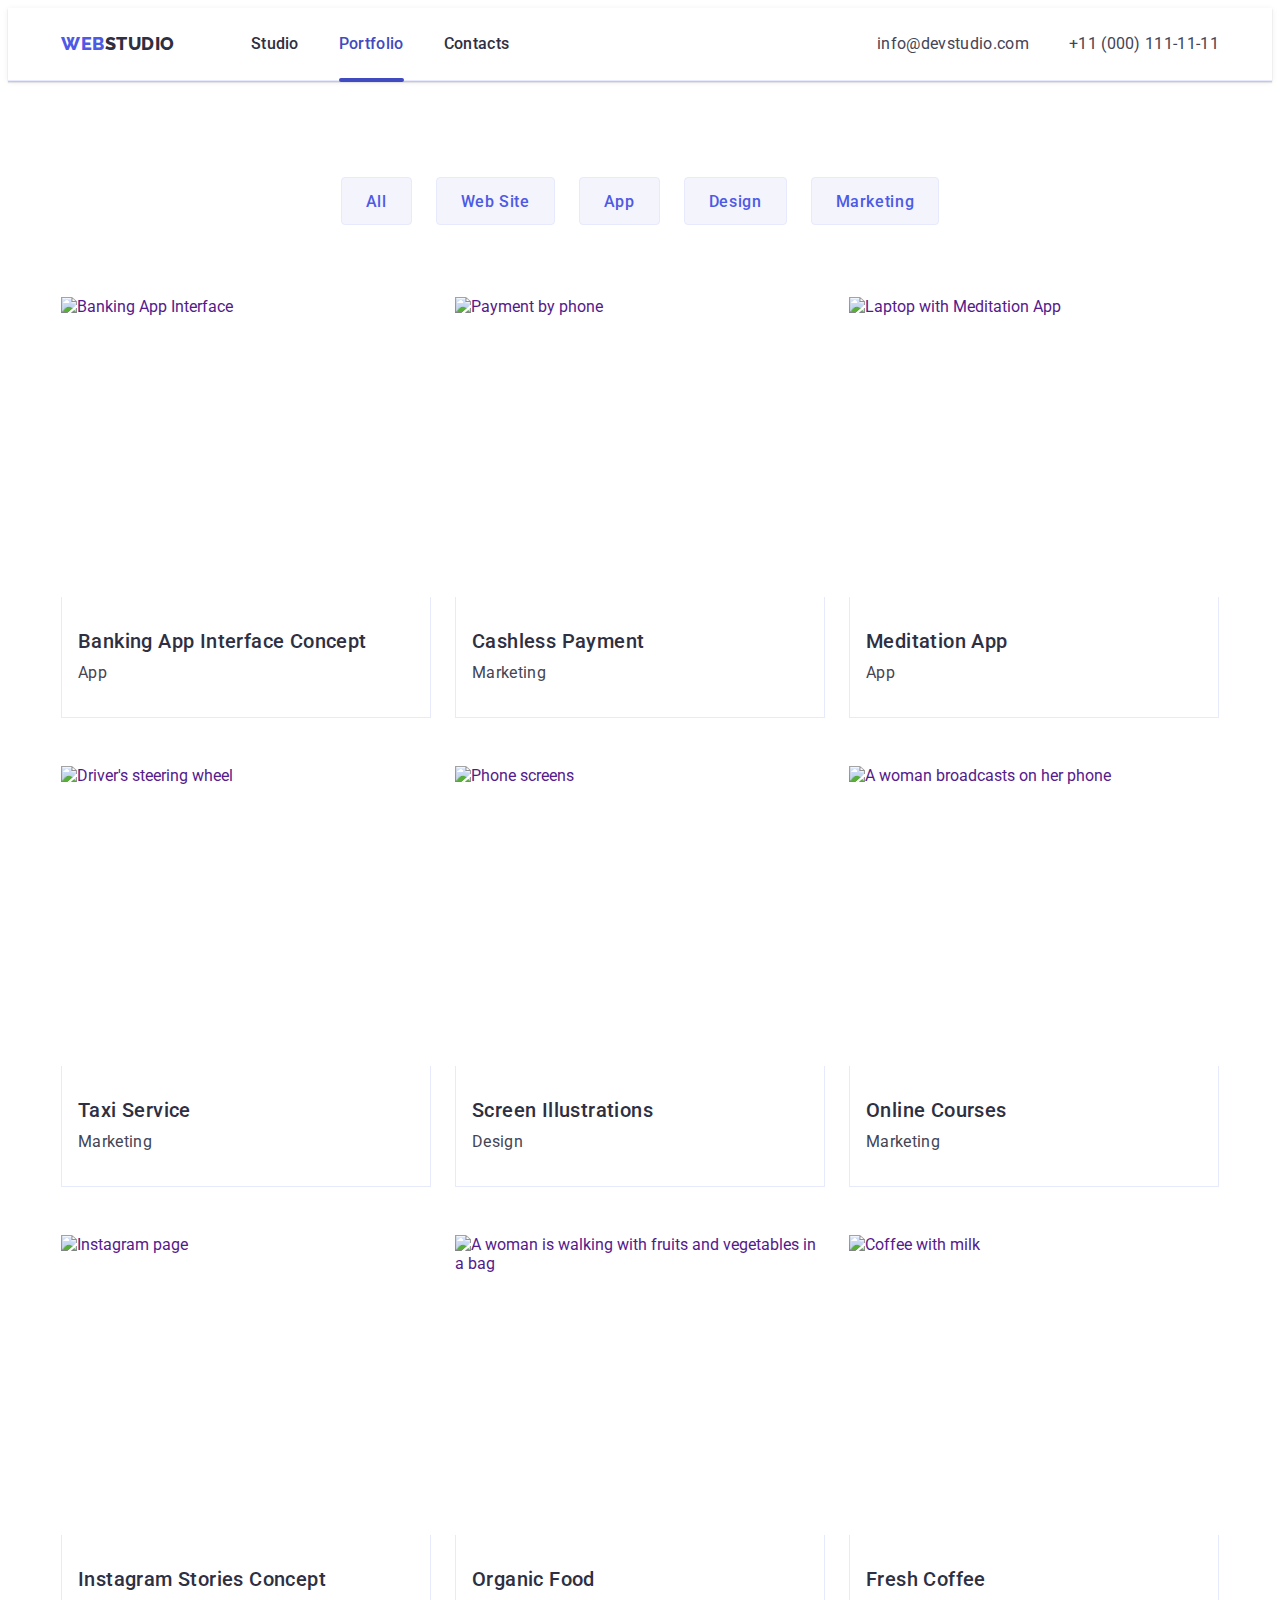
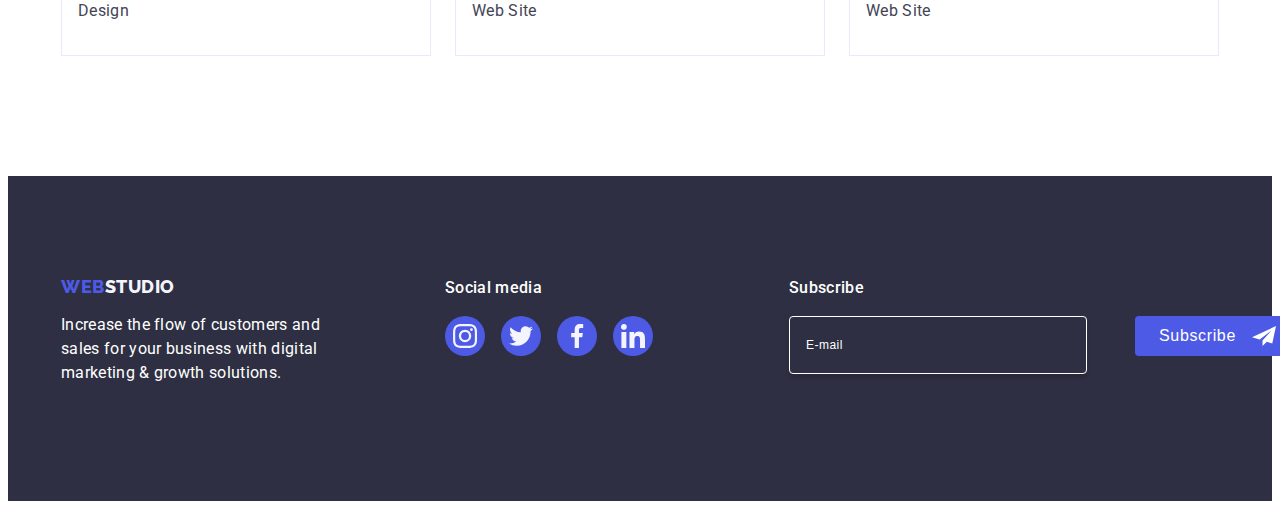
==== commit 32933824: "finaled-hw5" ====
--- a/portfolio.html
+++ b/portfolio.html
@@ -36,7 +36,9 @@
               <a class="link nav-list" href="./index.html">Studio</a>
             </li>
             <li class="navigation-item">
-              <a class="link nav-list-acs underline" href="./portfolio.html"
+              <a
+                class="link nav-list nav-list-acs underline"
+                href="./portfolio.html"
                 >Portfolio</a
               >
             </li>
@@ -350,6 +352,28 @@
             </li>
           </ul>
         </div>
+        <div class="footer-box">
+          <p class="footer-subscribe-text">Subscribe</p>
+          <form class="footer-form" autocomplete="on" novalidate>
+            <label for="email" class="footer-email">
+              <input
+                class="email"
+                type="email"
+                name="email"
+                id="email"
+                placeholder="E-mail"
+                required
+              />
+            </label>
+
+            <button class="btn-subscribe" type="submit">
+              <span class="footer-subscribe-block">Subscribe</span>
+              <svg class="footer-icon" width="24" height="24">
+                <use href="./images/icons.svg#icon-frame"></use>
+              </svg>
+            </button>
+          </form>
+        </div>
       </div>
     </footer>
   </body>
--- a/css/styles.css
+++ b/css/styles.css
@@ -1,14 +1,14 @@
 :root {
-  --NAVY-BLUE: #2e2f42;
   --WHITE: #ffffff;
-  --SLATE: #434455;
   --CLOUD: #f4f4fd;
-  --IRIS: #4d5ae5;
-  --CORNFLOWER: #e7e9fc;
-  --OCEAN: #404bbf;
   --CORNFLOWER: #e7e9fc;
   --DAIRY: #fcfcfc;
   --LIGHT-SLATE: #8e8f99;
+  --SLATE: #434455;
+  --IRIS: #4d5ae5;
+  --OCEAN: #404bbf;
+  --NAVY-BLUE: #2e2f42;
+  --GREEN: #31d0aa;
 
   --font-main: "Roboto", sans-serif;
   --font-logo: "Raleway", sans-serif;
@@ -32,8 +32,7 @@
   padding: 0;
 }
 
-img,
-svg {
+img {
   display: block;
   max-width: 100%;
   width: 100%;
@@ -84,6 +83,13 @@
 }
 
 .current {
+  content: " ";
+  color: var(--NAVY-BLUE);
+}
+
+.current::after {
+  content: " ";
+  color: var(--OCEAN);
 }
 
 /* Header */
@@ -135,22 +141,11 @@
 
 .navigation-item {
   position: relative;
-  color: var(--NAVY-BLUE);
 }
 
 .nav-list {
   position: relative;
-  font-size: 16px;
-  font-weight: 500;
-  line-height: 1.5;
-  letter-spacing: 0.02em;
-  padding: 28px 0;
-  transition: color 250ms cubic-bezier(0.4, 0, 0.2, 1);
-}
-
-.nav-list-acs {
-  color: var(--IRIS);
-  position: relative;
+  color: var(--NAVY-BLUE);
   font-size: 16px;
   font-weight: 500;
   line-height: 1.5;
@@ -176,8 +171,8 @@
   color: var(--OCEAN);
 }
 
-.nav-list + .underline::after:active {
-  color: var(--IRIS);
+.nav-list-acs {
+  color: var(--OCEAN);
 }
 
 .address-contacts {
@@ -450,7 +445,6 @@
 }
 
 /* Customers section */
-
 .customers {
   padding: 120px 0 120px;
 }
@@ -555,8 +549,7 @@
 .projects-list {
   display: flex;
   flex-wrap: wrap;
-  row-gap: 48px;
-  column-gap: 24px;
+  gap: 48px 24px;
 }
 
 .projects-item {
@@ -644,7 +637,7 @@
 
 .footer-container {
   display: flex;
-  align-items: baseline;
+  /* align-items: baseline; */
 }
 
 .footer-info {
@@ -671,6 +664,7 @@
 }
 
 .footer-social-link {
+  margin-right: 80px;
 }
 
 .footer-social-text {
@@ -700,7 +694,75 @@
 
 .footer .card-social-link:hover,
 .footer .card-social-link:focus {
-  background-color: #31d0aa;
+  background-color: var(--GREEN);
+}
+
+.footer-form {
+  display: flex;
+  gap: 24px;
+}
+
+.footer-subscribe-text {
+  color: var(--WHITE);
+  font-size: 16px;
+  font-weight: 500;
+  line-height: 1.5;
+  letter-spacing: 0.02em;
+  margin-bottom: 16px;
+}
+
+.email {
+  width: 264px;
+  height: 40px;
+  font-size: 12px;
+  line-height: 1.5;
+  letter-spacing: 0.04em;
+  padding: 8px 16px;
+  border-radius: 4px;
+  border: 1px solid var(--WHITE);
+  box-shadow: 0px 4px 4px 0px rgba(0, 0, 0, 0.15);
+  background: transparent;
+  margin-right: 24px;
+  color: var(--WHITE);
+}
+
+.email::placeholder {
+  color: var(--WHITE);
+  font-size: 12px;
+  font-weight: 400;
+  line-height: 2;
+  letter-spacing: 0.04em;
+}
+
+.btn-subscribe {
+  min-width: 165px;
+  height: 40px;
+  padding: 8px 24px;
+  border-radius: 4px;
+  background: var(--IRIS);
+  color: var(--WHITE);
+  text-align: center;
+  font-size: 16px;
+  font-weight: 500;
+  line-height: 1.5;
+  letter-spacing: 0.04em;
+  display: flex;
+  justify-content: center;
+  align-items: center;
+}
+
+.footer-email {
+  font-size: 12px;
+  line-height: 1.5;
+  letter-spacing: 0.04em;
+}
+
+.footer-subscribe-block {
+}
+
+.footer-icon {
+  margin-left: 16px;
+  fill: var(--WHITE);
 }
 
 /* Modal window */
@@ -735,14 +797,15 @@
     0px 2px 1px rgba(0, 0, 0, 0.2);
   border-radius: 4px;
   transition: transform 250ms cubic-bezier(0.4, 0, 0.2, 1);
+  padding: 72px 24px 24px;
 }
 
 .modal-close {
   position: absolute;
   top: 24px;
   right: 24px;
-  width: 24px;
-  height: 24px;
+  min-width: 24px;
+  min-height: 24px;
   border-radius: 50%;
   display: flex;
   align-items: center;
@@ -760,7 +823,7 @@
 .modal-close:hover,
 .modal-close:focus {
   fill: var(--WHITE);
-  background-color: #404bbf;
+  background-color: var(--IRIS);
   border: none;
 }
 
@@ -772,3 +835,199 @@
 .modal-close .modal-icon:focus {
   fill: var(--WHITE);
 }
+
+.modal-caption {
+  color: var(--NAVY-BLUE, #2e2f42);
+  text-align: center;
+  font-size: 16px;
+  font-weight: 500;
+  line-height: 1.5;
+  letter-spacing: 0.02em;
+  margin-bottom: 16px;
+  display: block;
+}
+
+.btn-modal {
+  height: 56px;
+  border-radius: 4px;
+  background: var(--IRIS);
+  box-shadow: 0px 4px 4px 0px rgba(0, 0, 0, 0.15);
+  padding: 16px 32px;
+  color: var(--WHITE);
+  text-align: center;
+  font-size: 16px;
+  font-weight: 500;
+  line-height: 1.5;
+  letter-spacing: 0.04em;
+  transition: background-color 250ms cubic-bezier(0.4, 0, 0.2, 1);
+  margin: 0 auto;
+  display: block;
+  min-width: 169px;
+}
+
+.btn-modal:hover,
+.btn-modal:focus {
+  background-color: var(--OCEAN);
+}
+
+.modal-box {
+  margin-bottom: 8px;
+  position: relative;
+}
+
+.modal-field {
+  border-radius: 4px;
+  margin-bottom: 8px;
+}
+
+.modal-comment {
+  margin-bottom: 16px;
+}
+
+.modal-icon-form {
+  fill: var(--NAVY-BLUE);
+}
+
+.modal-icon-form {
+  position: absolute;
+  top: 50%;
+  left: 16px;
+  transform: translateY(-50%);
+  fill: var(--NAVY-BLUE);
+  transition: fill 250ms cubic-bezier(0.4, 0, 0.2, 1);
+}
+
+.modal-input:focus-within + .modal-icon-form {
+  fill: var(--IRIS);
+}
+
+.modal-label {
+  color: var(--LIGHT-SLATE);
+  font-size: 12px;
+  font-weight: 400;
+  line-height: 1.17;
+  letter-spacing: 0.04em;
+  display: block;
+  margin-bottom: 4px;
+}
+
+textarea {
+  display: block;
+  width: 100%;
+  height: 120px;
+  padding: 8px 16px;
+  font-size: 12px;
+  line-height: 1.17;
+  letter-spacing: 0.04em;
+  color: rgba(46, 47, 66, 0.4);
+  resize: none;
+  outline: none;
+  border-radius: 4px;
+  border: 1px solid rgba(46, 47, 66, 0.4);
+  margin-bottom: 16px;
+  outline: transparent;
+  background-color: transparent;
+  border-color: 250ms cubic-bezier(0.4, 0, 0.2, 1);
+  transition: border-color 250ms cubic-bezier(0.4, 0, 0.2, 1);
+}
+
+.modal-input {
+  width: 100%;
+  height: 40px;
+  padding: 8px 38px;
+  border: 1px solid var(--NAVY-BLUE-modal, rgba(46, 47, 66, 0.4));
+  border-radius: 4px;
+  transition: border-color 250ms ease;
+  cursor: pointer;
+  background-color: transparent;
+  outline: transparent;
+  border-color: 250ms cubic-bezier(0.4, 0, 0.2, 1);
+  transition: border-color 250ms cubic-bezier(0.4, 0, 0.2, 1);
+}
+
+.modal-comment-field {
+}
+
+.modal-input:focus-within,
+.modal-comment-field:focus-within {
+  border-color: var(--IRIS);
+}
+
+.textarea::placeholder {
+  color: var(--NAVY-BLUE-modal, rgba(46, 47, 66, 0.4));
+  font-size: 12px;
+  font-weight: 400;
+  line-height: 1.16;
+  letter-spacing: 0.04px;
+}
+
+.modal-input:focus-within + .modal-icon {
+  stroke: var(--IRIS);
+}
+
+.modal-agreement {
+  color: var(--LIGHT-SLATE);
+  display: block;
+  font-size: 12px;
+  font-weight: 400;
+  line-height: 1.17;
+  letter-spacing: 0.04em;
+}
+
+.modal-checkbox {
+  display: inline-flex;
+  align-items: center;
+  justify-content: center;
+  border-radius: 2px;
+  margin-right: 8px;
+  width: 16px;
+  height: 16px;
+  border: 1px solid rgba(46, 47, 66, 0.4);
+  border-radius: 2px;
+  transition: background-color 250ms cubic-bezier(0.4, 0, 0.2, 1),
+    border 250ms cubic-bezier(0.4, 0, 0.2, 1),
+    fill 250ms cubic-bezier(0.4, 0, 0.2, 1);
+  fill: transparent;
+}
+
+.modal-checkbox-icon {
+  fill: transparent;
+  opacity: 0;
+  stroke: transparent;
+}
+
+.agreement {
+  margin-top: 16px;
+  margin-bottom: 24px;
+}
+
+.modal-agreement-input {
+  display: block;
+}
+
+.modal-agreement-input:checked + .modal-agreement .modal-checkbox {
+  fill: var(--CLOUD);
+  border: none;
+  background-color: var(--OCEAN);
+}
+
+.modal-agreement-input:checked + .modal-agreement .modal-checkbox {
+  color: var(--OCEAN);
+  border: none;
+}
+.modal-agreement-input:checked .modal-checkbox {
+  background-color: var(--OCEAN);
+}
+
+.modal-agreement-input:checked + .modal-agreement .modal-checkbox-icon {
+  fill: var(--WHITE);
+  opacity: 1;
+}
+
+.modal-agreement-input {
+  appearance: none;
+}
+
+.modal-agreement-link {
+  color: var(--IRIS);
+}
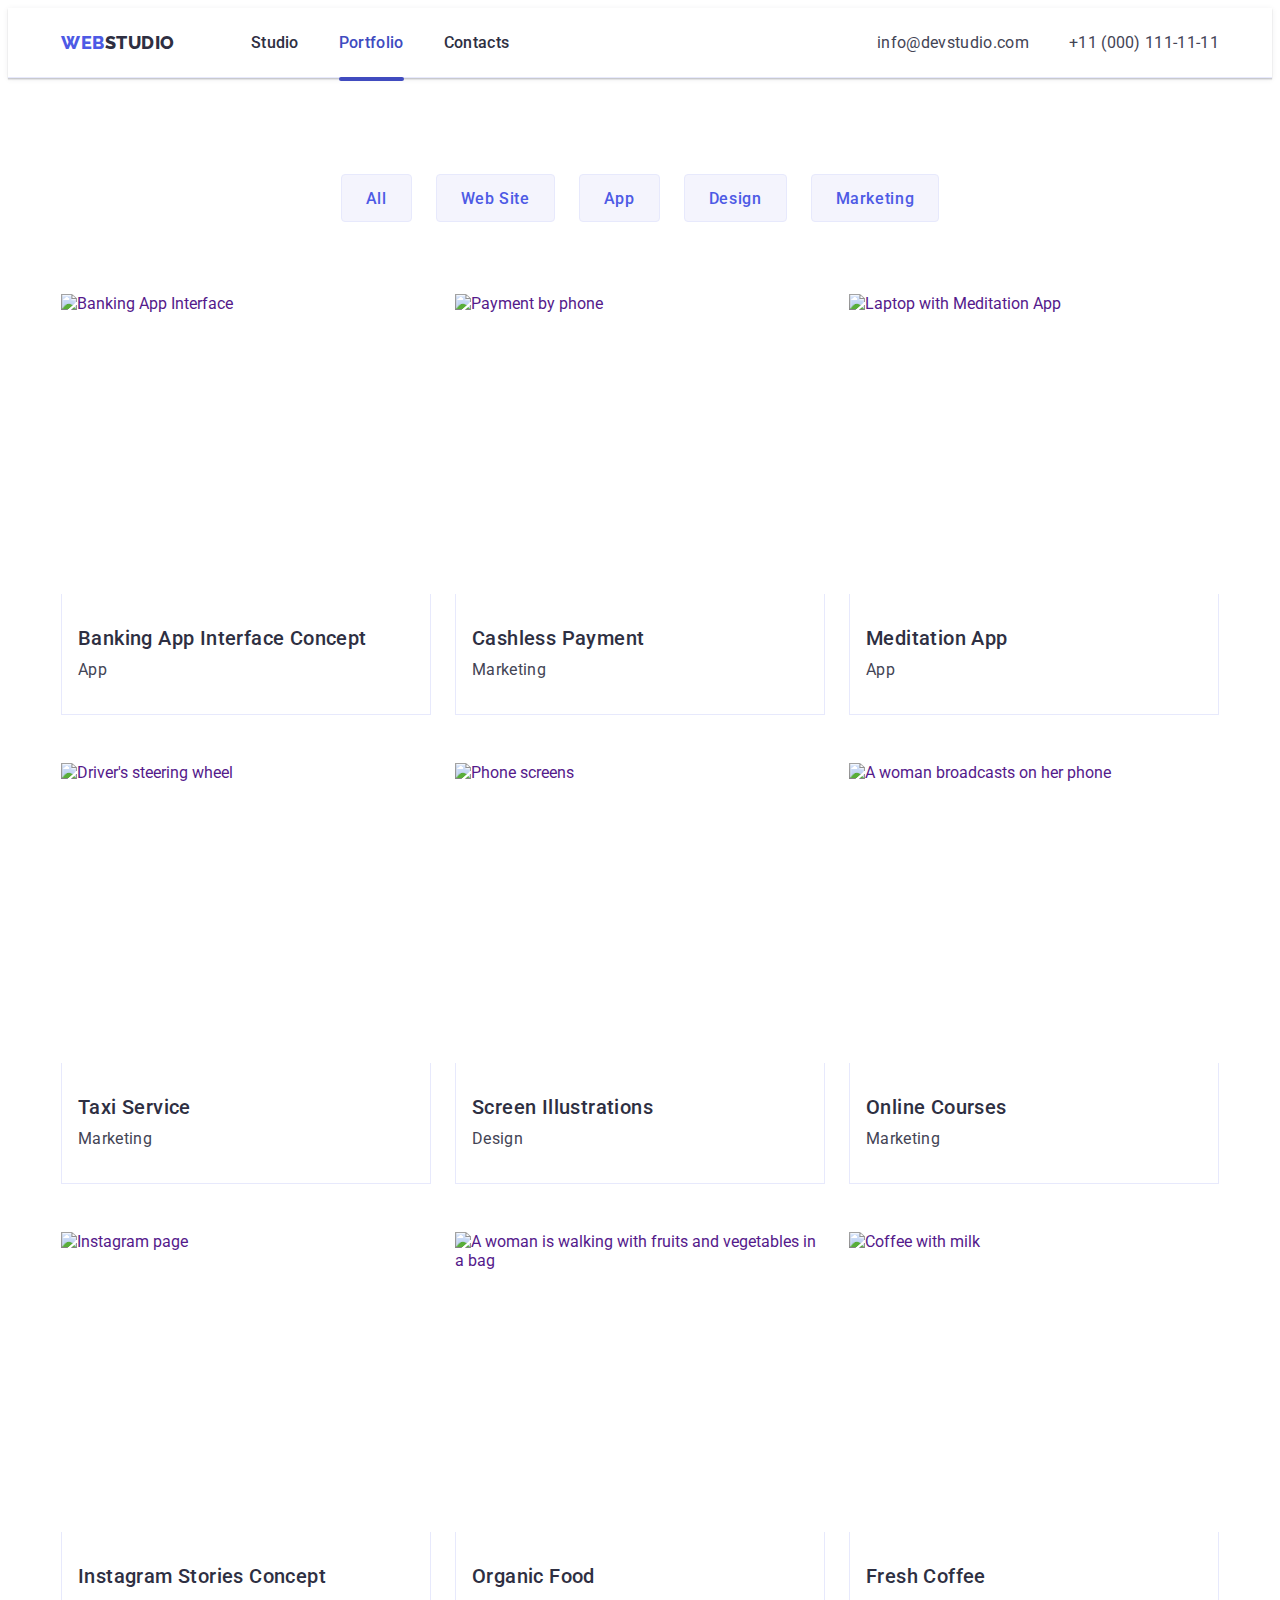
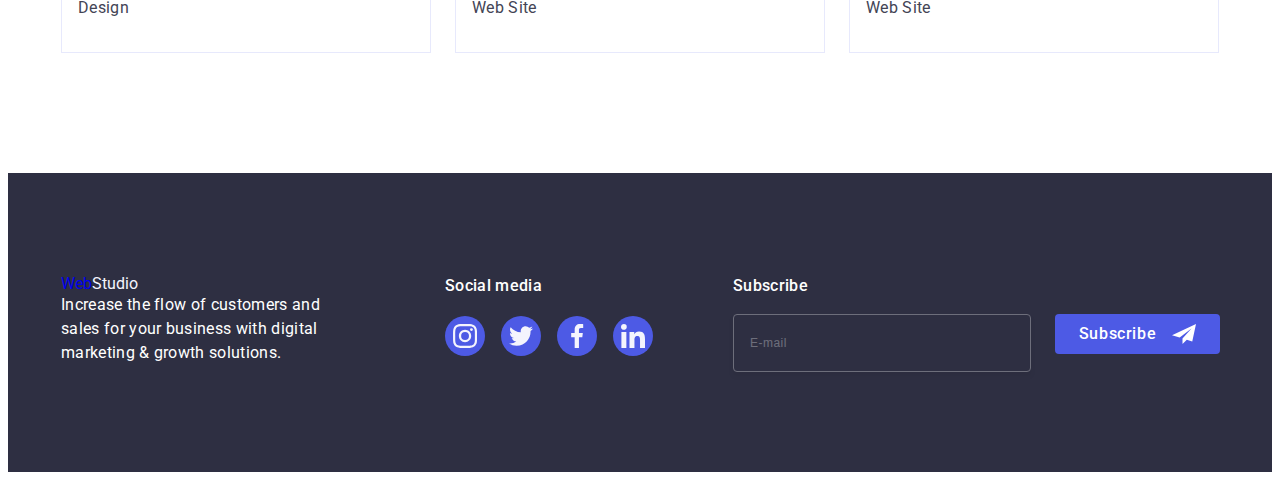
==== commit f76b8934: "aaaaa" ====
--- a/portfolio.html
+++ b/portfolio.html
@@ -17,6 +17,12 @@
       crossorigin="anonymous"
       referrerpolicy="no-referrer"
     />
+    <link rel="stylesheet" href="./css/style.css" />
+    <link rel="stylesheet" href="./css/mobile.css" />
+    <link rel="stylesheet" href="./css/tablet.css" />
+    <link rel="stylesheet" href="./css/desktop.css" />
+    <link rel="stylesheet" href="./css/common.css" />
+
     <link rel="stylesheet" href="./css/styles.css" />
   </head>
 
@@ -24,20 +30,17 @@
     <!--Header-->
     <header class="header">
       <div class="header-container container">
-        <!--Navigation-->
         <nav class="navigation">
-          <!--Logo-->
-          <a class="logo-style link" href="./index.html">
+          <a class="logo link" href="./index.html">
             Web<span class="logo-span">Studio</span>
           </a>
-
           <ul class="navigation-list list">
-            <li class="navigation-item .header-hover">
+            <li class="navigation-item">
               <a class="link nav-list" href="./index.html">Studio</a>
             </li>
             <li class="navigation-item">
               <a
-                class="link nav-list nav-list-acs underline"
+                class="link nav-list underline nav-list-acs"
                 href="./portfolio.html"
                 >Portfolio</a
               >
@@ -48,9 +51,8 @@
           </ul>
         </nav>
 
-        <!--Contacts-->
         <address class="address-contacts">
-          <ul class="contacts-list list container">
+          <ul class="contacts-list list">
             <li class="contacts-item">
               <a class="contact-link link" href="mailto:info@devstudio.com"
                 >info@devstudio.com</a
@@ -63,6 +65,11 @@
             </li>
           </ul>
         </address>
+        <button class="menu js-open-menu" type="button" data-menu-open>
+          <svg class="menu-icon" width="32" height="22">
+            <use href="./images/icons.svg#icon-menu"></use>
+          </svg>
+        </button>
       </div>
     </header>
 
--- a/css/mobile.css
+++ b/css/mobile.css
@@ -0,0 +1,894 @@
+.container {
+  min-width: 320px;
+  max-width: 428px;
+  margin: 0 auto;
+  padding: 0 16px;
+}
+
+.current {
+  color: var(--NAVY-BLUE);
+}
+
+.current::after {
+  content: " ";
+  color: var(--OCEAN);
+}
+/* Header */
+.header {
+  border-bottom: 1px solid var(--CORNFLOWER);
+  box-shadow: 0px 2px 1px rgba(46, 47, 66, 0.08),
+    0px 1px 1px rgba(46, 47, 66, 0.16), 0px 1px 6px rgba(46, 47, 66, 0.08);
+}
+
+.header-container {
+  display: flex;
+  justify-content: space-between;
+  align-items: center;
+  width: 100%;
+}
+.logo {
+  color: var(--IRIS);
+  font-family: var(--font-logo);
+  font-size: 18px;
+  font-weight: 800;
+  line-height: 1.17;
+  letter-spacing: 0.03em;
+  text-transform: uppercase;
+  margin-right: 76px;
+  padding: 24px 0;
+  display: inline-block;
+}
+
+.logo-span {
+  color: var(--NAVY-BLUE);
+  font-family: var(--font-logo);
+  font-size: 18px;
+  font-weight: 800;
+  line-height: 1.17;
+  letter-spacing: 0.03em;
+  text-transform: uppercase;
+}
+.navigation {
+  display: flex;
+  align-items: center;
+}
+
+.navigation-list {
+  display: none;
+}
+
+.address-contacts {
+  display: none;
+}
+
+.menu {
+  display: flex;
+  justify-content: center;
+  align-items: center;
+  background-color: transparent;
+  border: none;
+  margin: 0 0 0 auto;
+}
+.menu-icon {
+  stroke: var(--NAVY-BLUE);
+}
+
+/* Hero */
+
+.hero {
+  max-width: 1440px;
+  margin: 0 auto;
+  background: var(--NAVY-BLUE);
+  background-image: linear-gradient(
+      rgba(46, 47, 66, 0.7),
+      rgba(46, 47, 66, 0.7)
+    ),
+    url(../images/dark-bg_mob.jpg);
+  background-size: cover;
+  background-repeat: no-repeat;
+  background-position: center;
+}
+@media only screen and (max-width: 767.98px) and (min-resolution: 192dpi) {
+  .hero-container {
+    background-image: linear-gradient(
+        rgba(46, 47, 66, 0.7),
+        rgba(46, 47, 66, 0.7)
+      ),
+      url(../images/dark-bg_mob@2x.jpg);
+  }
+}
+
+.hero-container {
+  padding: 112px 54px;
+}
+
+.hero-title {
+  color: var(--WHITE);
+  font-size: 36px;
+  font-weight: 700;
+  line-height: 1.1;
+  letter-spacing: 0.02em;
+  max-width: 320px;
+  min-height: 80px;
+  text-transform: capitalize;
+  margin: 0 auto 72px;
+  text-align: center;
+}
+.btn-order {
+  color: var(--WHITE);
+  background-color: var(--IRIS);
+  min-width: 169px;
+  min-height: 56px;
+  border-radius: 4px;
+  transition: background-color 250ms cubic-bezier(0.4, 0, 0.2, 1);
+  padding: 16px 32px;
+}
+
+.btn-order:hover,
+.btn-order:focus {
+  color: var(--WHITE);
+  background-color: var(--OCEAN);
+}
+
+/* Benefits section */
+.benefits {
+  padding: 96px 0;
+}
+
+.benefits-title {
+  color: var(--NAVY-BLUE);
+  font-size: 36px;
+  font-weight: 700;
+  line-height: 1.1;
+  letter-spacing: 0.02em;
+  text-align: center;
+  max-width: 396px;
+  margin-bottom: 8px;
+}
+.benefits-icon {
+  display: none;
+}
+.benefits-text {
+  color: var(--SLATE);
+  font-size: 16px;
+  font-weight: 500;
+  line-height: 1.5;
+  letter-spacing: 0.02em;
+}
+
+.benefits-list {
+  display: flex;
+  flex-direction: column;
+  gap: 72px;
+}
+
+/* Doing */
+
+.doing {
+  display: none;
+}
+
+/* Our Team */
+
+.team {
+  padding: 96px 0;
+  background-color: var(--CLOUD);
+}
+.team-container {
+}
+
+.team-title {
+  color: var(--NAVY-BLUE);
+  text-align: center;
+  font-size: 36px;
+  font-weight: 700;
+  line-height: 1.11;
+  letter-spacing: 0.02em;
+  text-transform: capitalize;
+  margin-bottom: 72px;
+}
+
+.team-subtitle {
+  color: var(--NAVY-BLUE);
+  text-align: center;
+  font-size: 20px;
+  font-weight: 500;
+  line-height: 1.2;
+  letter-spacing: 0.02em;
+  margin-bottom: 8px;
+}
+
+.team-text {
+  color: var(--SLATE);
+  text-align: center;
+  font-size: 16px;
+  font-weight: 400;
+  line-height: 1.5;
+  letter-spacing: 0.02em;
+  margin-bottom: 8px;
+}
+
+.team-list {
+  display: flex;
+  flex-direction: column;
+  gap: 72px;
+  align-items: center;
+}
+.team-item {
+  width: 264px;
+  height: 428px;
+  /* display: block; */
+  background-color: var(--WHITE);
+  border-radius: 0px 0px 4px 4px;
+  box-shadow: 0px 2px 1px 0px rgba(46, 47, 66, 0.08),
+    0px 1px 1px 0px rgba(46, 47, 66, 0.16),
+    0px 1px 6px 0px rgba(46, 47, 66, 0.08);
+}
+
+.team-item-text {
+  padding: 32px 0;
+}
+.card-social {
+  width: 100%;
+  display: flex;
+  justify-content: center;
+  gap: 24px;
+  transition: background-color 250ms cubic-bezier(0.4, 0, 0.2, 1);
+}
+
+.card-social-item {
+  width: 40px;
+  height: 40px;
+  display: block;
+  flex-shrink: 0;
+  transition: background-color 250ms cubic-bezier(0.4, 0, 0.2, 1);
+}
+
+.card-social-link {
+  width: 100%;
+  height: 100%;
+  display: flex;
+  background-color: var(--IRIS);
+  border-radius: 50%;
+  align-items: center;
+  justify-content: center;
+  padding: 0;
+  transition: background-color 250ms cubic-bezier(0.4, 0, 0.2, 1);
+}
+
+.card-social-link:hover,
+.card-social-link:focus {
+  background-color: var(--OCEAN);
+}
+
+.social-link {
+}
+
+.social-link-icon {
+  fill: var(--CLOUD);
+}
+
+/* Customers section */
+.customers-container {
+  padding: 96px 0;
+}
+
+.customers-titlle {
+  color: var(--NAVY-BLUE);
+  text-align: center;
+  font-size: 36px;
+  font-weight: 700;
+  line-height: 1.11;
+  letter-spacing: 0.02em;
+  text-transform: capitalize;
+  margin-bottom: 72px;
+}
+
+.customers-list {
+  display: flex;
+  flex-wrap: wrap;
+  justify-content: center;
+  align-items: center;
+  gap: 72px 16px;
+}
+
+.customers-item {
+  --items: 2;
+  --indent: 16px;
+  width: calc((100% - var(--indent) * (var(--items) - 1)) / var(--items));
+  height: 88px;
+  flex-shrink: 0;
+}
+
+.customers-link {
+  padding: 16px 40px;
+  width: 100%;
+  height: 100%;
+  border-radius: 4px;
+  color: var(--LIGHT-SLATE);
+  border: 1px solid var(--LIGHT-SLATE);
+  display: flex;
+  align-items: center;
+  justify-content: center;
+  transition: border-color 250ms cubic-bezier(0.4, 0, 0.2, 1),
+    color 250ms cubic-bezier(0.4, 0, 0.2, 1);
+}
+
+.customer-link-icon {
+  fill: currentColor;
+  justify-content: center;
+}
+
+.customers-link:hover,
+.customers-link:focus {
+  color: var(--OCEAN);
+  border-color: var(--OCEAN);
+}
+
+/* Footer */
+.footer {
+  padding: 97px 0;
+  background-color: var(--NAVY-BLUE);
+}
+
+.footer-container {
+  background-color: var(--NAVY-BLUE);
+  display: flex;
+  flex-direction: column;
+  justify-content: center;
+  align-items: center;
+  margin: 0 auto;
+  gap: 72px;
+}
+.footer-box {
+  width: 100%;
+}
+
+.footer-info {
+  display: block;
+}
+
+.footer .logo {
+  display: block;
+  margin: 0 auto;
+  padding: 0;
+  margin-bottom: 18px;
+  text-align: center;
+}
+
+.footer-text {
+  margin: 0 auto;
+  color: var(--WHITE);
+  font-size: 16px;
+  font-weight: 400;
+  line-height: 1.5;
+  letter-spacing: 0.02em;
+  width: 264px;
+}
+
+.span-logo-footer {
+  color: var(--CLOUD);
+}
+
+.footer-social-link {
+}
+
+.footer-social-text {
+  color: var(--WHITE);
+  font-size: 16px;
+  font-weight: 500;
+  line-height: 1.5;
+  letter-spacing: 0.02em;
+  max-width: 264px;
+  text-align: center;
+  margin-bottom: 18px;
+}
+
+.footer-social {
+  gap: 16px;
+  display: flex;
+  align-items: center;
+  justify-content: center;
+  transition: background-color 250ms cubic-bezier(0.4, 0, 0.2, 1);
+}
+.footer-social-item {
+  width: 40px;
+  height: 40px;
+}
+
+.footer .card-social-link {
+  transition: background-color 250ms cubic-bezier(0.4, 0, 0.2, 1);
+}
+
+.footer .card-social-link:hover,
+.footer .card-social-link:focus {
+  background-color: var(--GREEN);
+}
+
+.footer-form {
+  display: flex;
+  flex-direction: column;
+}
+
+.footer-form {
+}
+
+.footer-subscribe-text {
+  color: var(--WHITE);
+  font-size: 16px;
+  font-weight: 500;
+  line-height: 1.5;
+  letter-spacing: 0.02em;
+  margin-bottom: 16px;
+  text-align: center;
+}
+
+.email {
+  width: 100%;
+  height: 40px;
+  font-size: 12px;
+  line-height: 1.5;
+  letter-spacing: 0.04em;
+  padding: 8px 16px;
+  border-radius: 4px;
+  border: 1px solid var(--WHITE);
+  opacity: 0.3;
+  box-shadow: 0px 4px 4px 0px rgba(0, 0, 0, 0.15);
+  background: transparent;
+  margin-bottom: 16px;
+  color: var(--WHITE);
+  border-radius: 4px;
+}
+.email:hover,
+.email:focus {
+  color: var(--OCEAN);
+  background: var(--NAVY-BLUE);
+  opacity: 1;
+}
+
+.email::placeholder {
+  color: var(--WHITE);
+  font-size: 12px;
+  font-weight: 400;
+  line-height: 2;
+  letter-spacing: 0.04em;
+}
+
+.btn-subscribe {
+  min-width: 165px;
+  height: 40px;
+  /* padding: 8px 0; */
+  border-radius: 4px;
+  background: var(--IRIS);
+  color: var(--WHITE);
+  text-align: center;
+  font-size: 16px;
+  font-weight: 500;
+  line-height: 1.5;
+  letter-spacing: 0.04em;
+  display: flex;
+  justify-content: center;
+  align-items: center;
+}
+
+.footer-email {
+  font-size: 12px;
+  line-height: 1.5;
+  letter-spacing: 0.04em;
+}
+
+.footer-subscribe-block {
+}
+
+.footer-icon {
+  margin-left: 16px;
+  fill: var(--WHITE);
+}
+
+/* Modal window */
+.backdrop {
+  position: fixed;
+  top: 0;
+  left: 0;
+  width: 100%;
+  height: 100%;
+  background-color: rgba(46, 47, 66, 0.4);
+  transition: opacity 250ms cubic-bezier(0.4, 0, 0.2, 1),
+    visibility 250ms cubic-bezier(0.4, 0, 0.2, 1);
+}
+
+.is-hidden {
+  opacity: 0;
+  visibility: hidden;
+  pointer-events: none;
+}
+
+.is-open {
+  opacity: 0;
+  visibility: hidden;
+  pointer-events: none;
+}
+
+.modal {
+  position: absolute;
+  top: 50%;
+  left: 50%;
+  transform: translateX(-50%) translateY(-50%) scale(1);
+  transition: cubic-bezier(0.175, 0.885, 0.32, 1.275);
+  width: calc(100% - 20px);
+  max-width: 408px;
+  min-height: 584px;
+  align-items: center;
+  background: var(--DAIRY);
+  box-shadow: 0px 1px 1px rgba(0, 0, 0, 0.14), 0px 1px 3px rgba(0, 0, 0, 0.12),
+    0px 2px 1px rgba(0, 0, 0, 0.2);
+  border-radius: 4px;
+  transition: transform 250ms cubic-bezier(0.4, 0, 0.2, 1);
+  padding: 72px 24px 24px;
+}
+
+.modal-close {
+  position: absolute;
+  top: 24px;
+  right: 24px;
+  min-width: 24px;
+  min-height: 24px;
+  border-radius: 50%;
+  display: flex;
+  align-items: center;
+  justify-content: center;
+  color: var(--NAVY-BLUE);
+  background: var(--CORNFLOWER);
+  border: 1px solid rgba(0, 0, 0, 0.1);
+  padding: 0;
+  /* cursor: pointer; */
+  transition: background-color 250ms cubic-bezier(0.4, 0, 0.2, 1),
+    border 250ms cubic-bezier(0.4, 0, 0.2, 1);
+  fill: #434455;
+}
+
+.modal-close:hover,
+.modal-close:focus {
+  fill: var(--WHITE);
+  background-color: var(--IRIS);
+  border: none;
+}
+
+.modal-icon {
+  transition: fill 250ms cubic-bezier(0.4, 0, 0.2, 1);
+}
+
+.modal-close .modal-icon:hover,
+.modal-close .modal-icon:focus {
+  fill: var(--WHITE);
+}
+
+.modal-caption {
+  color: var(--NAVY-BLUE);
+  text-align: center;
+  font-size: 16px;
+  font-weight: 500;
+  line-height: 1.5;
+  letter-spacing: 0.02em;
+  margin-bottom: 16px;
+  display: block;
+}
+
+.btn-modal {
+  height: 56px;
+  border-radius: 4px;
+  background: var(--IRIS);
+  box-shadow: 0px 4px 4px 0px rgba(0, 0, 0, 0.15);
+  padding: 16px 32px;
+  color: var(--WHITE);
+  text-align: center;
+  transition: background-color 250ms cubic-bezier(0.4, 0, 0.2, 1);
+
+  min-width: 169px;
+}
+
+.btn-modal:hover,
+.btn-modal:focus {
+  background-color: var(--OCEAN);
+}
+
+.modal-box {
+  margin-bottom: 8px;
+  position: relative;
+}
+
+.modal-field {
+  border-radius: 4px;
+  margin-bottom: 8px;
+}
+
+.modal-comment {
+  margin-bottom: 16px;
+}
+
+.modal-icon-form {
+  fill: var(--NAVY-BLUE);
+}
+
+.modal-icon-form {
+  position: absolute;
+  top: 50%;
+  left: 16px;
+  transform: translateY(-50%);
+  fill: var(--NAVY-BLUE);
+  transition: fill 250ms cubic-bezier(0.4, 0, 0.2, 1);
+}
+
+.modal-input:focus-within + .modal-icon-form {
+  fill: var(--IRIS);
+}
+
+.modal-label {
+  color: var(--LIGHT-SLATE);
+  font-size: 12px;
+  font-weight: 400;
+  line-height: 1.17;
+  letter-spacing: 0.04em;
+  display: block;
+  margin-bottom: 4px;
+}
+
+textarea {
+  display: block;
+  width: 100%;
+  height: 120px;
+  padding: 8px 16px;
+  font-size: 12px;
+  line-height: 1.17;
+  letter-spacing: 0.04em;
+  color: rgba(46, 47, 66, 0.4);
+  resize: none;
+  outline: none;
+  border-radius: 4px;
+  border: 1px solid rgba(46, 47, 66, 0.4);
+  margin-bottom: 16px;
+  outline: transparent;
+  background-color: transparent;
+  border-color: 250ms cubic-bezier(0.4, 0, 0.2, 1);
+  transition: border-color 250ms cubic-bezier(0.4, 0, 0.2, 1);
+}
+
+.modal-input {
+  width: 100%;
+  height: 40px;
+  padding: 8px 38px;
+  border: 1px solid var(--NAVY-BLUE-modal, rgba(46, 47, 66, 0.4));
+  border-radius: 4px;
+  transition: border-color 250ms ease;
+  cursor: pointer;
+  background-color: transparent;
+  outline: transparent;
+  border-color: 250ms cubic-bezier(0.4, 0, 0.2, 1);
+  transition: border-color 250ms cubic-bezier(0.4, 0, 0.2, 1);
+}
+
+.modal-comment-field {
+}
+
+.modal-input:focus-within,
+.modal-comment-field:focus-within {
+  border-color: var(--IRIS);
+}
+
+.textarea::placeholder {
+  color: var(--NAVY-BLUE-modal, rgba(46, 47, 66, 0.4));
+  font-size: 12px;
+  font-weight: 400;
+  line-height: 1.16;
+  letter-spacing: 0.04px;
+}
+
+.modal-input:focus-within + .modal-icon {
+  stroke: var(--IRIS);
+}
+
+.modal-agreement {
+  color: var(--LIGHT-SLATE);
+  display: block;
+  font-size: 12px;
+  font-weight: 400;
+  line-height: 1.17;
+  letter-spacing: 0.04em;
+}
+
+.modal-checkbox {
+  display: inline-flex;
+  align-items: center;
+  justify-content: center;
+  border-radius: 2px;
+  margin-right: 8px;
+  width: 16px;
+  height: 16px;
+  border: 1px solid rgba(46, 47, 66, 0.4);
+  border-radius: 2px;
+  transition: background-color 250ms cubic-bezier(0.4, 0, 0.2, 1),
+    border 250ms cubic-bezier(0.4, 0, 0.2, 1),
+    fill 250ms cubic-bezier(0.4, 0, 0.2, 1);
+  fill: transparent;
+}
+
+.modal-checkbox-icon {
+  fill: transparent;
+  opacity: 0;
+  stroke: transparent;
+}
+
+.agreement {
+  margin-top: 16px;
+  margin-bottom: 24px;
+}
+
+.modal-agreement-input {
+  display: block;
+}
+
+.modal-agreement-input:checked + .modal-agreement .modal-checkbox {
+  fill: var(--CLOUD);
+  border: none;
+  background-color: var(--OCEAN);
+}
+
+.modal-agreement-input:checked + .modal-agreement .modal-checkbox {
+  color: var(--OCEAN);
+  border: none;
+}
+.modal-agreement-input:checked .modal-checkbox {
+  background-color: var(--OCEAN);
+}
+
+.modal-agreement-input:checked + .modal-agreement .modal-checkbox-icon {
+  fill: var(--WHITE);
+  opacity: 1;
+}
+
+.modal-agreement-input {
+  appearance: none;
+}
+
+/* Mobile menu  */
+
+.modal-agreement-link {
+  color: var(--IRIS);
+}
+
+.menu-container {
+  display: flex;
+  flex-direction: column;
+  justify-content: space-between;
+  padding: 80px 35px 40px 40px;
+  position: fixed;
+  width: 100%;
+  height: 100%;
+  top: 0;
+  right: 0;
+  background-color: var(--WHITE);
+  box-shadow: 0px 1px 6px 0px rgba(46, 47, 66, 0.08),
+    0px 1px 1px 0px rgba(46, 47, 66, 0.16),
+    0px 2px 1px 0px rgba(46, 47, 66, 0.08);
+}
+
+.menu-info {
+}
+.menu-contact-info {
+  display: flex;
+  flex-direction: column;
+  gap: 48px;
+}
+
+.contacts-item-mob {
+  display: flex;
+  flex-direction: column;
+  gap: 40px;
+}
+
+.menu-toggle-close {
+  position: absolute;
+  top: 24px;
+  right: 24px;
+  min-width: 24px;
+  min-height: 24px;
+  border-radius: 50%;
+  display: flex;
+  align-items: center;
+  justify-content: center;
+  color: var(--NAVY-BLUE);
+  background: var(--CORNFLOWER);
+  border: 1px solid rgba(0, 0, 0, 0.1);
+  padding: 0;
+  cursor: pointer;
+  transition: background-color 250ms cubic-bezier(0.4, 0, 0.2, 1),
+    border 250ms cubic-bezier(0.4, 0, 0.2, 1);
+  fill: #434455;
+}
+
+.menu-toggle-close:hover,
+.menu-toggle-close:focus {
+  fill: var(--WHITE);
+  background-color: var(--IRIS);
+  border: none;
+}
+
+.modal-icon {
+  transition: fill 250ms cubic-bezier(0.4, 0, 0.2, 1);
+}
+
+.menu-toggle-close .modal-icon:hover,
+.menu-toggle-close .modal-icon:focus {
+  fill: var(--WHITE);
+}
+
+.mobile-menu {
+  display: flex;
+  flex-direction: column;
+  gap: 40px;
+}
+
+.mobile-menu-link {
+  width: 100%;
+  font-size: 36px;
+  font-weight: 700;
+  line-height: 1.1;
+  letter-spacing: 0.02em;
+  color: var(--NAVY-BLUE);
+  text-transform: capitalize;
+}
+
+.current {
+  color: var(--OCEAN);
+}
+.menu-social {
+  display: flex;
+  justify-content: space-between;
+}
+
+.contacts-tel-mob {
+  color: var(--IRIS);
+  font-size: 36px;
+  font-weight: 700;
+  line-height: 1.1;
+  letter-spacing: 0.02em;
+  text-transform: capitalize;
+  width: 100%;
+  display: block;
+}
+@media only screen and (max-width: 427px) {
+  .contacts-tel-mob {
+    font-size: 20px;
+  }
+}
+
+.contacts-mail-mob {
+  color: var(--SLATE);
+  font-size: 20px;
+  font-weight: 500;
+  line-height: 1.2px;
+  letter-spacing: 0.02em;
+  display: block;
+}
+
+@media screen and (min-width: 428px) {
+  .container {
+    max-width: 428px;
+  }
+  /* Header */
+  .navigation-list {
+    display: none;
+  }
+  .contacts-list {
+    display: none;
+  }
+
+  /* Hero section */
+  .hero {
+  }
+
+  .email {
+    max-width: 398px;
+    width: 100%;
+  }
+}
--- a/css/tablet.css
+++ b/css/tablet.css
@@ -0,0 +1,226 @@
+@media screen and (min-width: 768px) {
+  .container {
+    max-width: 768px;
+  }
+  /* Header */
+  .header {
+    border-bottom: 1px solid var(--CORNFLOWER);
+    box-shadow: 0px 2px 1px rgba(46, 47, 66, 0.08),
+      0px 1px 1px rgba(46, 47, 66, 0.16), 0px 1px 6px rgba(46, 47, 66, 0.08);
+  }
+
+  .header-container {
+    display: flex;
+    justify-content: space-between;
+    align-items: center;
+  }
+
+  .navigation {
+    display: flex;
+    align-items: center;
+  }
+
+  .navigation-list {
+    display: flex;
+    gap: 40px;
+  }
+
+  .navigation-item {
+    position: relative;
+  }
+
+  .nav-list {
+    position: relative;
+    color: var(--NAVY-BLUE);
+    font-size: 16px;
+    font-weight: 500;
+    line-height: 1.5;
+    letter-spacing: 0.02em;
+    padding: 28px 0;
+    transition: color 250ms cubic-bezier(0.4, 0, 0.2, 1);
+  }
+
+  .nav-list:hover,
+  .nav-list:focus {
+    color: var(--OCEAN);
+  }
+
+  .underline::after {
+    position: absolute;
+    content: "";
+    left: 0;
+    bottom: -1px;
+    height: 4px;
+    width: 100%;
+    background-color: var(--OCEAN);
+    border-radius: 2px;
+    color: var(--OCEAN);
+  }
+
+  .nav-list-acs {
+    color: var(--OCEAN);
+  }
+
+  .address-contacts {
+    display: flex;
+    flex-direction: column;
+    gap: 0;
+  }
+
+  .contacts-list {
+    display: block;
+    font-style: normal;
+  }
+
+  .contacts-item:first-child {
+    margin-bottom: 12px;
+  }
+
+  .contact-link {
+    display: block;
+    color: var(--SLATE);
+    font-size: 12px;
+    font-weight: 400;
+    line-height: 1.2;
+    letter-spacing: 0.04em;
+    transition: color 250ms cubic-bezier(0.4, 0, 0.2, 1);
+  }
+
+  .contact-link:hover,
+  .contact-link:focus {
+    color: var(--OCEAN);
+  }
+
+  .menu {
+    display: none;
+  }
+  /* Hero section */
+
+  .hero {
+    margin: 0 auto;
+    background-image: linear-gradient(
+        rgba(46, 47, 66, 0.7),
+        rgba(46, 47, 66, 0.7)
+      ),
+      url(../images/dark-bg_tab.jpg);
+  }
+  @media only screen and (min-width: 768px) and (min-resolution: 192dpi) {
+    .hero {
+      background-image: linear-gradient(
+          rgba(46, 47, 66, 0.7),
+          rgba(46, 47, 66, 0.7)
+        ),
+        url(../images/dark-bg_tab@2x.jpg);
+    }
+  }
+
+  .hero-title {
+    color: var(--WHITE);
+    font-size: 56px;
+    font-weight: 700;
+    line-height: 1.1;
+    letter-spacing: 0.02em;
+    max-width: 496px;
+    max-height: 120px;
+    text-transform: capitalize;
+    margin: 0 auto 36px;
+  }
+  .btn-order {
+    color: var(--WHITE);
+    background-color: var(--IRIS);
+    border-radius: 4px;
+    transition: background-color 250ms cubic-bezier(0.4, 0, 0.2, 1);
+  }
+  /* Benefits */
+  .benefits {
+  }
+
+  .benefits-list {
+    display: flex;
+    flex-wrap: wrap;
+    flex-direction: row;
+    gap: 72px 24px;
+  }
+  .benefits-item {
+    --items: 2;
+    --indent: 24px;
+    width: calc((100% - var(--indent) * (var(--items) - 1)) / var(--items));
+  }
+
+  .benefits-title {
+    text-align: left;
+  }
+
+  /* Our Team */
+
+  .team {
+    padding: 96px 108px;
+  }
+  .team-list {
+    display: flex;
+    flex-wrap: wrap;
+    flex-direction: row;
+    gap: 64px 24px;
+    justify-content: center;
+  }
+
+  /* Customers section */
+  .customers-item {
+    --items: 3;
+    --indent: 24px;
+    width: calc((100% - var(--indent) * (var(--items) - 1)) / var(--items));
+  }
+  .customers-list {
+    width: 552px;
+    margin: 0 auto;
+    gap: 72px 24px;
+  }
+  .customers-link {
+    padding: 16px 32px;
+  }
+
+  /* Footer */
+  .footer {
+    padding: 98px 0 90px;
+  }
+
+  .footer-container {
+    flex-direction: row;
+    flex-wrap: wrap;
+    justify-content: left;
+    gap: 72px 24px;
+    align-items: flex-start;
+    padding-left: 108px;
+  }
+
+  .footer .logo {
+    text-align: left;
+  }
+  .footer-social-text {
+    text-align: left;
+  }
+
+  .footer-social {
+    justify-content: flex-start;
+  }
+
+  .footer-subscribe-text {
+    text-align: left;
+  }
+  .footer-form {
+    display: flex;
+    flex-direction: row;
+  }
+  .email {
+    width: 264px;
+    margin-right: 24px;
+    margin-bottom: 0;
+  }
+
+  .menu-container {
+    display: none;
+  }
+  .btn-subscribe {
+    margin: 0;
+  }
+}
--- a/css/desktop.css
+++ b/css/desktop.css
@@ -0,0 +1,410 @@
+@media screen and (min-width: 1158px) {
+  .container {
+    max-width: 1158px;
+    padding: 0 15px;
+  }
+
+  /* Header */
+  .header {
+    border-bottom: 1px solid var(--CORNFLOWER);
+    box-shadow: 0px 2px 1px rgba(46, 47, 66, 0.08),
+      0px 1px 1px rgba(46, 47, 66, 0.16), 0px 1px 6px rgba(46, 47, 66, 0.08);
+  }
+
+  .navigation {
+    display: flex;
+    align-items: center;
+  }
+
+  .navigation-list {
+    display: flex;
+    gap: 40px;
+  }
+
+  .navigation-item {
+    position: relative;
+  }
+
+  .nav-list {
+    position: relative;
+    color: var(--NAVY-BLUE);
+    font-size: 16px;
+    font-weight: 500;
+    line-height: 1.5;
+    letter-spacing: 0.02em;
+    padding: 28px 0;
+    transition: color 250ms cubic-bezier(0.4, 0, 0.2, 1);
+  }
+
+  .nav-list:hover,
+  .nav-list:focus {
+    color: var(--OCEAN);
+  }
+
+  .underline::after {
+    position: absolute;
+    content: "";
+    left: 0;
+    bottom: -1px;
+    height: 4px;
+    width: 100%;
+    background-color: var(--OCEAN);
+    border-radius: 2px;
+    color: var(--OCEAN);
+  }
+
+  .nav-list-acs {
+    color: var(--OCEAN);
+  }
+
+  .address-contacts {
+    margin-left: auto;
+  }
+
+  .contacts-list {
+    display: flex;
+    gap: 40px;
+  }
+
+  .contacts-item:first-child {
+    margin-bottom: 0;
+  }
+
+  .contact-link {
+    display: block;
+    margin-bottom: 0;
+    color: var(--SLATE);
+    font-size: 16px;
+    font-weight: 400;
+    line-height: 1.5;
+    letter-spacing: 0.02em;
+    transition: color 250ms cubic-bezier(0.4, 0, 0.2, 1);
+  }
+
+  .contact-link:hover,
+  .contact-link:focus {
+    color: var(--OCEAN);
+  }
+
+  .menu {
+    display: none;
+  }
+
+  /* Hero section */
+
+  .hero {
+    padding: 188px 0;
+    background-image: linear-gradient(
+        rgba(46, 47, 66, 0.7),
+        rgba(46, 47, 66, 0.7)
+      ),
+      url(../images/people-office.jpg);
+  }
+
+  @media only screen and (min-width: 768px) and (min-resolution: 192dpi) {
+    .hero {
+      background-image: linear-gradient(
+          rgba(46, 47, 66, 0.7),
+          rgba(46, 47, 66, 0.7)
+        ),
+        url(../images/people-office@2x.jpg);
+    }
+  }
+
+  .hero-container {
+    padding: 0;
+  }
+
+  .hero-title {
+    color: var(--WHITE);
+    font-size: 56px;
+    font-weight: 700;
+    line-height: 1.1;
+    letter-spacing: 0.02em;
+    max-width: 496px;
+    text-transform: capitalize;
+  }
+
+  .btn-order {
+    color: var(--WHITE);
+    background-color: var(--IRIS);
+    border-radius: 4px;
+    transition: background-color 250ms cubic-bezier(0.4, 0, 0.2, 1);
+  }
+
+  /* Benefits */
+  .benefits {
+    padding: 120px 0;
+  }
+
+  .benefits-list {
+    display: flex;
+    flex-direction: row;
+    gap: 24px;
+  }
+  .benefits-item {
+    --items: 4;
+    --indent: 24px;
+    width: calc((100% - var(--indent) * (var(--items) - 1)) / var(--items));
+  }
+
+  .benefits-icon {
+    display: flex;
+    align-items: center;
+    justify-content: center;
+    width: 264px;
+    height: 112px;
+    flex-shrink: 0;
+    padding: 24px 100px;
+    border-radius: 4px;
+    background: var(--CLOUD);
+    margin-bottom: 8px;
+  }
+
+  .benefits-icon:hover,
+  .benefits-icon:focus {
+    border-color: var(--OCEAN);
+    transition: background-color 250ms cubic-bezier(0.4, 0, 0.2, 1);
+  }
+  .benefits-title {
+    color: var(--NAVY-BLUE);
+    font-size: 20px;
+    font-weight: 500;
+    line-height: 1.2;
+    letter-spacing: 0.02em;
+    margin-bottom: 8px;
+  }
+  .benefits-text {
+    color: var(--SLATE);
+    font-size: 16px;
+    font-weight: 400;
+    line-height: 1.5;
+    letter-spacing: 0.02em;
+  }
+  /* Doing */
+  .doing {
+    padding-bottom: 120px;
+    display: block;
+  }
+
+  .doing-title {
+    display: block;
+    color: var(--NAVY-BLUE);
+    text-align: center;
+    font-size: 36px;
+    font-weight: 700;
+    line-height: 1.11;
+    letter-spacing: 0.02em;
+    text-transform: capitalize;
+    margin-bottom: 72px;
+  }
+
+  .doing-list {
+    display: flex;
+    box-sizing: border-box;
+    gap: 24px;
+  }
+
+  .doing-item {
+    --items: 3;
+    --indent: 24px;
+    --width-row: calc(
+      (100% - var(--indent) * (var(--items) - 1)) / var(--items)
+    );
+    border: 1px solid var(--CORNFLOWER);
+  }
+
+  /* Our Team */
+  .team {
+    background: var(--CLOUD);
+    padding: 120px 0;
+  }
+
+  .team-container {
+  }
+  .team-list {
+    display: flex;
+    flex-direction: row;
+    gap: 24px;
+  }
+  .team-item {
+    max-width: 264px;
+    height: 428px;
+    --items: 4;
+    --indent: 24px;
+    width: calc((100% - var(--indent) * (var(--items) - 1)) / var(--items));
+    border-radius: 0px 0px 4px 4px;
+    box-shadow: 0px 2px 1px 0px rgba(46, 47, 66, 0.08),
+      0px 1px 1px 0px rgba(46, 47, 66, 0.16),
+      0px 1px 6px 0px rgba(46, 47, 66, 0.08);
+  }
+
+  /* Customers section */
+  .customers {
+    padding: 120px 0;
+  }
+
+  .customers-item {
+    --items: 6;
+    --indent: 24px;
+    width: calc((100% - var(--indent) * (var(--items) - 1)) / var(--items));
+  }
+  .customers-list {
+    width: 100%;
+    justify-content: space-between;
+  }
+
+  /* Footer */
+  .footer {
+    background-color: var(--NAVY-BLUE);
+    padding: 101px 0 100px;
+  }
+
+  .footer-container {
+    flex-wrap: nowrap;
+    gap: 0;
+  }
+
+  .footer-info {
+    display: block;
+    margin-right: 0;
+  }
+
+  .footer-social {
+    width: 208px;
+  }
+  .footer-social-link {
+    margin-left: 120px;
+  }
+  .footer-box {
+    margin-left: 80px;
+  }
+  * Portfolio */ .section {
+    padding-top: 96px;
+    padding-bottom: 120px;
+  }
+
+  .section-portfolio {
+  }
+
+  .btn-list {
+    display: flex;
+    justify-content: center;
+    gap: 24px;
+    margin-bottom: 72px;
+  }
+
+  .btn-portfolio {
+    color: var(--IRIS);
+    background-color: var(--CLOUD);
+    font-family: var(--font-main);
+    font-size: 16px;
+    font-weight: 500;
+    line-height: 1.5;
+    letter-spacing: 0.04em;
+    text-align: center;
+    cursor: pointer;
+
+    height: 48px;
+    min-width: 69px;
+    padding: 12px 24px;
+    border: 1px solid var(--CORNFLOWER);
+    border-radius: 4px;
+    transition: color 250ms cubic-bezier(0.4, 0, 0.2, 1),
+      background-color 250ms cubic-bezier(0.4, 0, 0.2, 1),
+      border-color 250ms cubic-bezier(0.4, 0, 0.2, 1),
+      box-shadow 250ms cubic-bezier(0.4, 0, 0.2, 1);
+  }
+
+  .btn-portfolio:hover,
+  .btn-portfolio:focus {
+    color: var(--WHITE);
+    background-color: var(--OCEAN);
+    border: 1px solid transparent;
+    box-shadow: 0px 3px 1px rgba(0, 0, 0, 0.1), 0px 2px 1px rgba(0, 0, 0, 0.08),
+      0px 2px 2px rgba(0, 0, 0, 0.12);
+  }
+
+  .projects-list {
+    display: flex;
+    flex-wrap: wrap;
+    gap: 48px 24px;
+  }
+
+  .projects-item {
+    background-color: var(--WHITE);
+    width: calc((100% - 48px) / 3);
+    transition: box-shadow 250ms cubic-bezier(0.4, 0, 0.2, 1);
+  }
+
+  .projects-item-link {
+    display: block;
+    transition: box-shadow 250ms cubic-bezier(0.4, 0, 0.2, 1);
+  }
+
+  .projects-item-link:hover,
+  .projects-item-link:focus {
+    box-shadow: 0px 1px 6px rgba(46, 47, 66, 0.08),
+      0px 1px 1px rgba(46, 47, 66, 0.16), 0px 2px 1px rgba(46, 47, 66, 0.08);
+  }
+  .projects-item-link:hover .projects-image-text {
+    transform: translateY(0%);
+  }
+  .projects-item-link:focus .projects-image-text {
+    transform: translateY(0%);
+  }
+
+  .project-link {
+    color: var(--SLATE);
+    font-size: 16px;
+    font-weight: 400;
+    line-height: 1.5;
+    letter-spacing: 0.02em;
+  }
+
+  .project-title {
+    color: var(--NAVY-BLUE);
+    font-size: 20px;
+    font-weight: 500;
+    line-height: 1.2;
+    letter-spacing: 0.02em;
+    margin-bottom: 8px;
+  }
+
+  .project-subtext {
+    padding: 32px 16px;
+    border: 1px solid var(--CORNFLOWER);
+    border-top: none;
+  }
+
+  .projects-image {
+    position: relative;
+    overflow: hidden;
+  }
+
+  .projects-image:hover .overlay {
+    transform: translateX(0);
+  }
+
+  .overlay {
+    content: " ";
+    position: absolute;
+    top: 0;
+    width: 100%;
+    height: 100%;
+    transform: translateY(100%);
+    transition: transform 250ms cubic-bezier(0.4, 0, 0.2, 1);
+  }
+
+  .projects-image-text {
+    content: " ";
+    position: absolute;
+    top: 0;
+    font-size: 16px;
+    line-height: 1.5;
+    letter-spacing: 0.02em;
+    color: var(--CLOUD);
+    padding: 40px 32px;
+    background-color: var(--IRIS);
+  }
+}
--- a/css/common.css
+++ b/css/common.css
@@ -0,0 +1,86 @@
+:root {
+  --WHITE: #ffffff;
+  --CLOUD: #f4f4fd;
+  --CORNFLOWER: #e7e9fc;
+  --DAIRY: #fcfcfc;
+  --LIGHT-SLATE: #8e8f99;
+  --SLATE: #434455;
+  --IRIS: #4d5ae5;
+  --OCEAN: #404bbf;
+  --NAVY-BLUE: #2e2f42;
+  --GREEN: #31d0aa;
+  --NAVY-BLUE-modal: rgba(46, 47, 66, 0.4);
+
+  --font-main: "Roboto", sans-serif;
+  --font-logo: "Raleway", sans-serif;
+  --items: 1;
+  --indent: 24px;
+  --width-row: calc((100% - var(--indent) * (var(--items) - 1)) / var(--items));
+}
+
+ul,
+ol {
+  margin: 0;
+  padding: 0;
+  list-style-type: none;
+}
+
+h1,
+h2,
+h3,
+h4,
+h5,
+h6,
+p {
+  margin: 0;
+  padding: 0;
+}
+
+img {
+  display: block;
+  max-width: 100%;
+  width: 100%;
+}
+
+body {
+  color: var(--SLATE);
+  background-color: var(--WHITE);
+  font-family: var(--font-main);
+}
+
+.list {
+  list-style: none;
+  list-style-type: none;
+  margin: 0;
+  padding: 0;
+}
+
+.link {
+  text-decoration: none;
+}
+
+.visually-hidden {
+  position: absolute;
+  width: 1px;
+  height: 1px;
+  margin: -1px;
+  border: 0;
+  padding: 0;
+  white-space: nowrap;
+  clip-path: inset(100%);
+  clip: rect(0 0 0 0);
+  overflow: hidden;
+}
+
+button {
+  cursor: pointer;
+  border: 0;
+  display: block;
+  text-align: center;
+  font-family: var(--font-main);
+  font-size: 16px;
+  font-weight: 500;
+  line-height: 1.5;
+  letter-spacing: 0.04em;
+  margin: 0 auto;
+}
--- a/css/styles.css
+++ b/css/styles.css
@@ -1,87 +1,3 @@
-:root {
-  --WHITE: #ffffff;
-  --CLOUD: #f4f4fd;
-  --CORNFLOWER: #e7e9fc;
-  --DAIRY: #fcfcfc;
-  --LIGHT-SLATE: #8e8f99;
-  --SLATE: #434455;
-  --IRIS: #4d5ae5;
-  --OCEAN: #404bbf;
-  --NAVY-BLUE: #2e2f42;
-  --GREEN: #31d0aa;
-
-  --font-main: "Roboto", sans-serif;
-  --font-logo: "Raleway", sans-serif;
-}
-
-ul,
-ol {
-  margin: 0;
-  padding: 0;
-  list-style-type: none;
-}
-
-h1,
-h2,
-h3,
-h4,
-h5,
-h6,
-p {
-  margin: 0;
-  padding: 0;
-}
-
-img {
-  display: block;
-  max-width: 100%;
-  width: 100%;
-}
-
-button {
-  cursor: pointer;
-  border: 0;
-}
-
-body {
-  color: var(--SLATE);
-  background-color: var(--WHITE);
-  font-family: var(--font-main);
-}
-
-.container {
-  max-width: 1158px;
-  padding-left: 15px;
-  padding-right: 15px;
-  margin-left: auto;
-  margin-right: auto;
-}
-
-.list {
-  list-style: none;
-  list-style-type: none;
-  margin: 0;
-  padding: 0;
-}
-
-.link {
-  text-decoration: none;
-}
-
-.visually-hidden {
-  position: absolute;
-  width: 1px;
-  height: 1px;
-  margin: -1px;
-  border: 0;
-  padding: 0;
-
-  white-space: nowrap;
-  clip-path: inset(100%);
-  clip: rect(0 0 0 0);
-  overflow: hidden;
-}
-
 .current {
   content: " ";
   color: var(--NAVY-BLUE);
@@ -93,220 +9,14 @@
 }
 
 /* Header */
-.header {
-  border-bottom: 1px solid var(--CORNFLOWER);
-  box-shadow: 0px 2px 1px rgba(46, 47, 66, 0.08),
-    0px 1px 1px rgba(46, 47, 66, 0.16), 0px 1px 6px rgba(46, 47, 66, 0.08);
-}
-
-.header-container {
-  display: flex;
-  justify-content: space-between;
-  align-items: center;
-}
-
-.logo-style {
-  color: var(--IRIS);
-  font-family: var(--font-logo);
-  font-size: 18px;
-  font-weight: 800;
-  line-height: 1.17;
-  letter-spacing: 0.03em;
-  text-transform: uppercase;
-  margin-right: 76px;
-  padding: 24px 0;
-  display: inline-block;
-}
-
-.logo-span {
-  color: var(--NAVY-BLUE);
-  font-family: var(--font-logo);
-  font-size: 18px;
-  font-weight: 800;
-  line-height: 1.17;
-  letter-spacing: 0.03em;
-  text-transform: uppercase;
-}
-
-.navigation {
-  display: flex;
-  align-items: center;
-}
-
-.navigation-list {
+
+/* Hero section */
+
+/* Benefits section */
+
+.benefits-container {
   display: flex;
   flex-wrap: wrap;
-  gap: 40px;
-}
-
-.navigation-item {
-  position: relative;
-}
-
-.nav-list {
-  position: relative;
-  color: var(--NAVY-BLUE);
-  font-size: 16px;
-  font-weight: 500;
-  line-height: 1.5;
-  letter-spacing: 0.02em;
-  padding: 28px 0;
-  transition: color 250ms cubic-bezier(0.4, 0, 0.2, 1);
-}
-
-.nav-list:hover,
-.nav-list:focus {
-  color: var(--OCEAN);
-}
-
-.underline::after {
-  position: absolute;
-  content: "";
-  left: 0;
-  bottom: -1px;
-  height: 4px;
-  width: 100%;
-  background-color: var(--OCEAN);
-  border-radius: 2px;
-  color: var(--OCEAN);
-}
-
-.nav-list-acs {
-  color: var(--OCEAN);
-}
-
-.address-contacts {
-  font-style: normal;
-  gap: 40px;
-  align-self: center;
-  display: block;
-  margin-left: 332px;
-}
-
-.contacts-list {
-  display: flex;
-  flex-wrap: wrap;
-  gap: 40px;
-  align-self: center;
-}
-
-.contacts-item {
-  padding: 24px 0;
-}
-
-.contact-link {
-  color: var(--SLATE);
-  font-size: 16px;
-  font-weight: 400;
-  line-height: 1.5;
-  letter-spacing: 0.02em;
-  transition: color 250ms cubic-bezier(0.4, 0, 0.2, 1);
-}
-
-.contact-link:hover,
-.contact-link:focus {
-  color: var(--OCEAN);
-}
-
-/* Hero section */
-.hero {
-  padding-top: 188px;
-  padding-bottom: 188px;
-  background: var(--NAVY-BLUE);
-  background-image: linear-gradient(
-      rgba(46, 47, 66, 0.7),
-      rgba(46, 47, 66, 0.7)
-    ),
-    url(../images/people-office.jpg);
-  max-width: 1440px;
-  background-size: cover;
-  background-repeat: no-repeat;
-  background-position: center;
-  overflow: hidden;
-}
-
-.hero-title {
-  color: var(--WHITE);
-  text-align: center;
-  font-size: 56px;
-  font-weight: 700;
-  line-height: 1.07;
-  letter-spacing: 0.02em;
-  max-width: 496px;
-  margin: 0 auto;
-}
-
-.btn-order {
-  color: var(--WHITE);
-  background-color: var(--IRIS);
-  font-family: var(--font-main);
-  font-size: 16px;
-  font-weight: 500;
-  line-height: 1.5;
-  letter-spacing: 0.04em;
-  cursor: pointer;
-  display: block;
-  margin: 48px auto 0;
-  width: 169px;
-  height: 56px;
-  display: block;
-  border: 0;
-  min-width: 169px;
-  border-radius: 4px;
-  transition: background-color 250ms cubic-bezier(0.4, 0, 0.2, 1);
-}
-
-.btn-order:hover,
-.btn-order:focus {
-  color: var(--WHITE);
-  background-color: var(--OCEAN);
-}
-
-/* Benefits section */
-.benefits {
-  padding: 120px 0;
-}
-
-.benefits-container {
-  display: flex;
-  flex-wrap: wrap;
-}
-
-.benefits-list {
-  display: flex;
-  gap: 24px;
-}
-
-.benefits-item {
-  width: calc((100% - 72px) / 4);
-}
-
-.benefits-icon {
-  display: flex;
-  align-items: center;
-  justify-content: center;
-  width: 264px;
-  height: 112px;
-  flex-shrink: 0;
-  padding: 24px 100px;
-  border-radius: 4px;
-  background: var(--CLOUD);
-  margin-bottom: 8px;
-}
-
-.benefits-icon:hover,
-.benefits-icon:focus {
-  border-color: var(--OCEAN);
-  transition: background-color 250ms cubic-bezier(0.4, 0, 0.2, 1);
-}
-
-.benefits-title {
-  color: var(--NAVY-BLUE);
-  font-size: 20px;
-  font-weight: 500;
-  line-height: 1.2;
-  letter-spacing: 0.02em;
-  margin-bottom: 8px;
 }
 
 .benefits-text {
@@ -344,104 +54,6 @@
 }
 
 .doing-picture {
-}
-
-/* Our Team */
-.team {
-  background-color: var(--CLOUD);
-  padding: 120px 0;
-}
-
-.team-title {
-  color: var(--NAVY-BLUE);
-  text-align: center;
-  font-size: 36px;
-  font-weight: 700;
-  line-height: 1.11;
-  letter-spacing: 0.02em;
-  text-transform: capitalize;
-  margin-bottom: 72px;
-}
-
-.team-subtitle {
-  color: var(--NAVY-BLUE);
-  text-align: center;
-  font-size: 20px;
-  font-weight: 500;
-  line-height: 1.2;
-  letter-spacing: 0.02em;
-  margin-bottom: 8px;
-}
-
-.team-text {
-  color: var(--SLATE);
-  text-align: center;
-  font-size: 16px;
-  font-weight: 400;
-  line-height: 1.5;
-  letter-spacing: 0.02em;
-  margin-bottom: 8px;
-}
-
-.team-list {
-  display: flex;
-  gap: 24px;
-}
-
-.team-item {
-  display: block;
-  background-color: var(--WHITE);
-  width: calc((100% - 72px) / 4);
-  border-radius: 0px 0px 4px 4px;
-  box-shadow: 0px 2px 1px 0px rgba(46, 47, 66, 0.08),
-    0px 1px 1px 0px rgba(46, 47, 66, 0.16),
-    0px 1px 6px 0px rgba(46, 47, 66, 0.08);
-}
-
-.team-item-text {
-  padding: 32px 0;
-}
-
-.card-social {
-  width: 100%;
-  display: flex;
-  justify-content: center;
-  gap: 24px;
-  transition: background-color 250ms cubic-bezier(0.4, 0, 0.2, 1);
-}
-
-.card-social-item {
-  width: 40px;
-  height: 40px;
-  display: block;
-  width: cal((100% - 72px)/4);
-  flex-shrink: 0;
-  transition: background-color 250ms cubic-bezier(0.4, 0, 0.2, 1);
-}
-
-.card-social-link {
-  width: 100%;
-  height: 100%;
-  display: flex;
-  background-color: var(--IRIS);
-  border-radius: 50%;
-  align-items: center;
-  justify-content: center;
-  padding: 0;
-  transition: background-color 250ms cubic-bezier(0.4, 0, 0.2, 1);
-}
-
-.card-social-link:hover,
-.card-social-link:focus {
-  background-color: var(--OCEAN);
-}
-
-.social-link {
-  padding-bottom: 32px;
-}
-
-.social-link-icon {
-  fill: var(--CLOUD);
 }
 
 /* Customers section */
@@ -525,7 +137,7 @@
   letter-spacing: 0.04em;
   text-align: center;
   cursor: pointer;
-  display: block;
+
   height: 48px;
   min-width: 69px;
   padding: 12px 24px;
@@ -628,406 +240,3 @@
   padding: 40px 32px;
   background-color: var(--IRIS);
 }
-
-/* Footer */
-.footer {
-  background-color: var(--NAVY-BLUE);
-  padding: 100px 0;
-}
-
-.footer-container {
-  display: flex;
-  /* align-items: baseline; */
-}
-
-.footer-info {
-  margin-right: 120px;
-}
-
-.footer .logo-style {
-  margin-bottom: 16px;
-  padding: 0;
-}
-
-.footer-text {
-  color: var(--WHITE);
-  font-size: 16px;
-  font-weight: 400;
-  line-height: 1.5;
-  letter-spacing: 0.02em;
-  width: 264px;
-  margin-bottom: 16px;
-}
-
-.span-logo-footer {
-  color: var(--CLOUD);
-}
-
-.footer-social-link {
-  margin-right: 80px;
-}
-
-.footer-social-text {
-  color: var(--WHITE);
-  font-size: 16px;
-  font-weight: 500;
-  line-height: 1.5;
-  letter-spacing: 0.02em;
-  width: 264px;
-  margin-bottom: 16px;
-}
-
-.footer-social {
-  gap: 16px;
-  display: flex;
-  transition: background-color 250ms cubic-bezier(0.4, 0, 0.2, 1);
-}
-.footer-social-item {
-  width: 40px;
-  height: 40px;
-  width: cal((100% - 72px)/4);
-}
-
-.footer .card-social-link {
-  transition: background-color 250ms cubic-bezier(0.4, 0, 0.2, 1);
-}
-
-.footer .card-social-link:hover,
-.footer .card-social-link:focus {
-  background-color: var(--GREEN);
-}
-
-.footer-form {
-  display: flex;
-  gap: 24px;
-}
-
-.footer-subscribe-text {
-  color: var(--WHITE);
-  font-size: 16px;
-  font-weight: 500;
-  line-height: 1.5;
-  letter-spacing: 0.02em;
-  margin-bottom: 16px;
-}
-
-.email {
-  width: 264px;
-  height: 40px;
-  font-size: 12px;
-  line-height: 1.5;
-  letter-spacing: 0.04em;
-  padding: 8px 16px;
-  border-radius: 4px;
-  border: 1px solid var(--WHITE);
-  box-shadow: 0px 4px 4px 0px rgba(0, 0, 0, 0.15);
-  background: transparent;
-  margin-right: 24px;
-  color: var(--WHITE);
-}
-
-.email::placeholder {
-  color: var(--WHITE);
-  font-size: 12px;
-  font-weight: 400;
-  line-height: 2;
-  letter-spacing: 0.04em;
-}
-
-.btn-subscribe {
-  min-width: 165px;
-  height: 40px;
-  padding: 8px 24px;
-  border-radius: 4px;
-  background: var(--IRIS);
-  color: var(--WHITE);
-  text-align: center;
-  font-size: 16px;
-  font-weight: 500;
-  line-height: 1.5;
-  letter-spacing: 0.04em;
-  display: flex;
-  justify-content: center;
-  align-items: center;
-}
-
-.footer-email {
-  font-size: 12px;
-  line-height: 1.5;
-  letter-spacing: 0.04em;
-}
-
-.footer-subscribe-block {
-}
-
-.footer-icon {
-  margin-left: 16px;
-  fill: var(--WHITE);
-}
-
-/* Modal window */
-.backdrop {
-  position: fixed;
-  top: 0;
-  left: 0;
-  width: 100%;
-  height: 100%;
-  background-color: rgba(46, 47, 66, 0.4);
-  transition: opacity 250ms cubic-bezier(0.4, 0, 0.2, 1),
-    visibility 250ms cubic-bezier(0.4, 0, 0.2, 1);
-}
-
-.is-hidden {
-  opacity: 0;
-  visibility: hidden;
-  pointer-events: none;
-}
-
-.modal {
-  position: absolute;
-  top: 50%;
-  left: 50%;
-  transform: translateX(-50%) translateY(-50%) scale(1);
-  transition: cubic-bezier(0.175, 0.885, 0.32, 1.275);
-  width: 408px;
-  min-height: 584px;
-  align-items: center;
-  background: var(--DAIRY);
-  box-shadow: 0px 1px 1px rgba(0, 0, 0, 0.14), 0px 1px 3px rgba(0, 0, 0, 0.12),
-    0px 2px 1px rgba(0, 0, 0, 0.2);
-  border-radius: 4px;
-  transition: transform 250ms cubic-bezier(0.4, 0, 0.2, 1);
-  padding: 72px 24px 24px;
-}
-
-.modal-close {
-  position: absolute;
-  top: 24px;
-  right: 24px;
-  min-width: 24px;
-  min-height: 24px;
-  border-radius: 50%;
-  display: flex;
-  align-items: center;
-  justify-content: center;
-  color: var(--NAVY-BLUE);
-  background: var(--CORNFLOWER);
-  border: 1px solid rgba(0, 0, 0, 0.1);
-  padding: 0;
-  cursor: pointer;
-  transition: background-color 250ms cubic-bezier(0.4, 0, 0.2, 1),
-    border 250ms cubic-bezier(0.4, 0, 0.2, 1);
-  fill: #434455;
-}
-
-.modal-close:hover,
-.modal-close:focus {
-  fill: var(--WHITE);
-  background-color: var(--IRIS);
-  border: none;
-}
-
-.modal-icon {
-  transition: fill 250ms cubic-bezier(0.4, 0, 0.2, 1);
-}
-
-.modal-close .modal-icon:hover,
-.modal-close .modal-icon:focus {
-  fill: var(--WHITE);
-}
-
-.modal-caption {
-  color: var(--NAVY-BLUE, #2e2f42);
-  text-align: center;
-  font-size: 16px;
-  font-weight: 500;
-  line-height: 1.5;
-  letter-spacing: 0.02em;
-  margin-bottom: 16px;
-  display: block;
-}
-
-.btn-modal {
-  height: 56px;
-  border-radius: 4px;
-  background: var(--IRIS);
-  box-shadow: 0px 4px 4px 0px rgba(0, 0, 0, 0.15);
-  padding: 16px 32px;
-  color: var(--WHITE);
-  text-align: center;
-  font-size: 16px;
-  font-weight: 500;
-  line-height: 1.5;
-  letter-spacing: 0.04em;
-  transition: background-color 250ms cubic-bezier(0.4, 0, 0.2, 1);
-  margin: 0 auto;
-  display: block;
-  min-width: 169px;
-}
-
-.btn-modal:hover,
-.btn-modal:focus {
-  background-color: var(--OCEAN);
-}
-
-.modal-box {
-  margin-bottom: 8px;
-  position: relative;
-}
-
-.modal-field {
-  border-radius: 4px;
-  margin-bottom: 8px;
-}
-
-.modal-comment {
-  margin-bottom: 16px;
-}
-
-.modal-icon-form {
-  fill: var(--NAVY-BLUE);
-}
-
-.modal-icon-form {
-  position: absolute;
-  top: 50%;
-  left: 16px;
-  transform: translateY(-50%);
-  fill: var(--NAVY-BLUE);
-  transition: fill 250ms cubic-bezier(0.4, 0, 0.2, 1);
-}
-
-.modal-input:focus-within + .modal-icon-form {
-  fill: var(--IRIS);
-}
-
-.modal-label {
-  color: var(--LIGHT-SLATE);
-  font-size: 12px;
-  font-weight: 400;
-  line-height: 1.17;
-  letter-spacing: 0.04em;
-  display: block;
-  margin-bottom: 4px;
-}
-
-textarea {
-  display: block;
-  width: 100%;
-  height: 120px;
-  padding: 8px 16px;
-  font-size: 12px;
-  line-height: 1.17;
-  letter-spacing: 0.04em;
-  color: rgba(46, 47, 66, 0.4);
-  resize: none;
-  outline: none;
-  border-radius: 4px;
-  border: 1px solid rgba(46, 47, 66, 0.4);
-  margin-bottom: 16px;
-  outline: transparent;
-  background-color: transparent;
-  border-color: 250ms cubic-bezier(0.4, 0, 0.2, 1);
-  transition: border-color 250ms cubic-bezier(0.4, 0, 0.2, 1);
-}
-
-.modal-input {
-  width: 100%;
-  height: 40px;
-  padding: 8px 38px;
-  border: 1px solid var(--NAVY-BLUE-modal, rgba(46, 47, 66, 0.4));
-  border-radius: 4px;
-  transition: border-color 250ms ease;
-  cursor: pointer;
-  background-color: transparent;
-  outline: transparent;
-  border-color: 250ms cubic-bezier(0.4, 0, 0.2, 1);
-  transition: border-color 250ms cubic-bezier(0.4, 0, 0.2, 1);
-}
-
-.modal-comment-field {
-}
-
-.modal-input:focus-within,
-.modal-comment-field:focus-within {
-  border-color: var(--IRIS);
-}
-
-.textarea::placeholder {
-  color: var(--NAVY-BLUE-modal, rgba(46, 47, 66, 0.4));
-  font-size: 12px;
-  font-weight: 400;
-  line-height: 1.16;
-  letter-spacing: 0.04px;
-}
-
-.modal-input:focus-within + .modal-icon {
-  stroke: var(--IRIS);
-}
-
-.modal-agreement {
-  color: var(--LIGHT-SLATE);
-  display: block;
-  font-size: 12px;
-  font-weight: 400;
-  line-height: 1.17;
-  letter-spacing: 0.04em;
-}
-
-.modal-checkbox {
-  display: inline-flex;
-  align-items: center;
-  justify-content: center;
-  border-radius: 2px;
-  margin-right: 8px;
-  width: 16px;
-  height: 16px;
-  border: 1px solid rgba(46, 47, 66, 0.4);
-  border-radius: 2px;
-  transition: background-color 250ms cubic-bezier(0.4, 0, 0.2, 1),
-    border 250ms cubic-bezier(0.4, 0, 0.2, 1),
-    fill 250ms cubic-bezier(0.4, 0, 0.2, 1);
-  fill: transparent;
-}
-
-.modal-checkbox-icon {
-  fill: transparent;
-  opacity: 0;
-  stroke: transparent;
-}
-
-.agreement {
-  margin-top: 16px;
-  margin-bottom: 24px;
-}
-
-.modal-agreement-input {
-  display: block;
-}
-
-.modal-agreement-input:checked + .modal-agreement .modal-checkbox {
-  fill: var(--CLOUD);
-  border: none;
-  background-color: var(--OCEAN);
-}
-
-.modal-agreement-input:checked + .modal-agreement .modal-checkbox {
-  color: var(--OCEAN);
-  border: none;
-}
-.modal-agreement-input:checked .modal-checkbox {
-  background-color: var(--OCEAN);
-}
-
-.modal-agreement-input:checked + .modal-agreement .modal-checkbox-icon {
-  fill: var(--WHITE);
-  opacity: 1;
-}
-
-.modal-agreement-input {
-  appearance: none;
-}
-
-.modal-agreement-link {
-  color: var(--IRIS);
-}
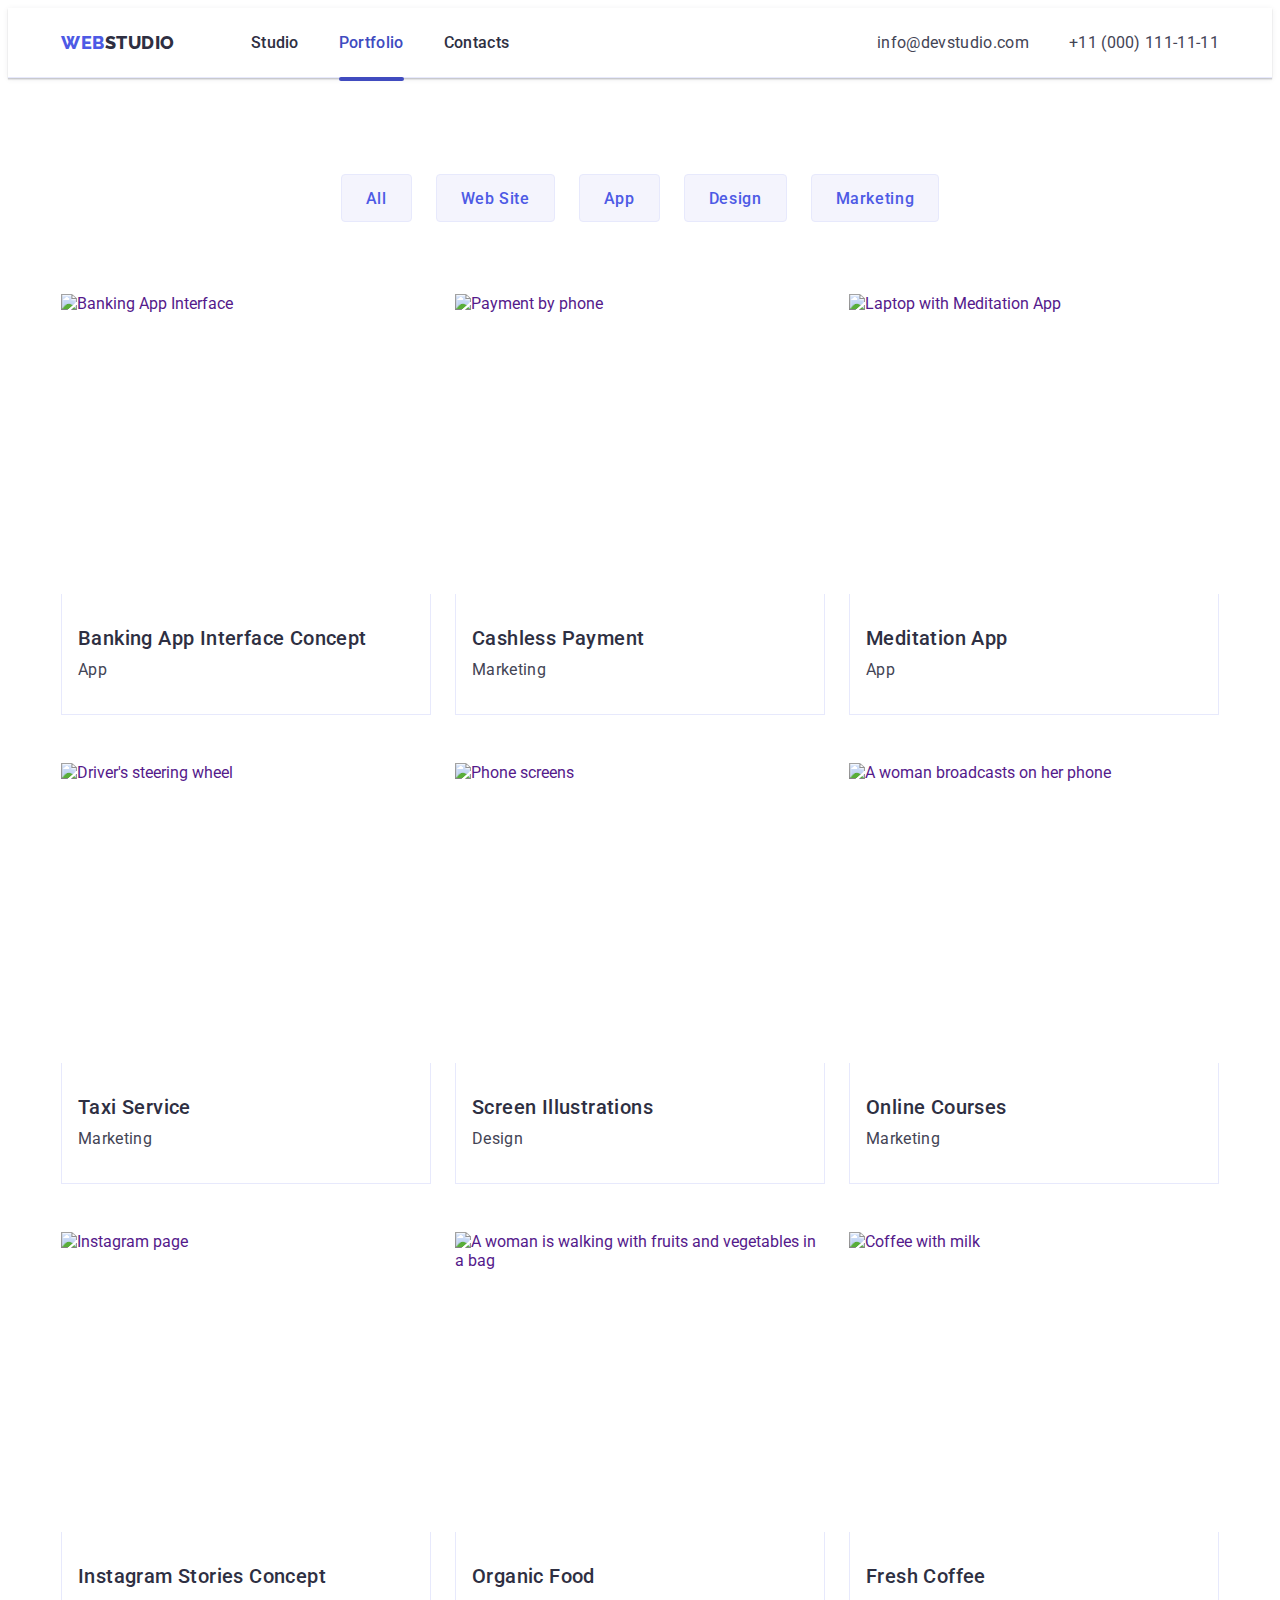
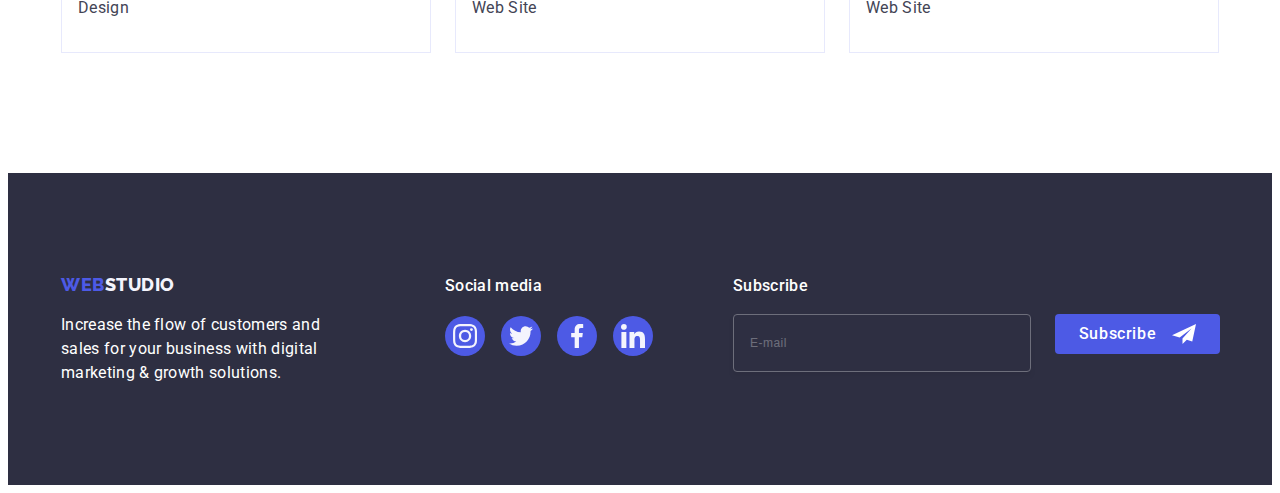
==== commit 510d0274: "all_hw06" ====
--- a/portfolio.html
+++ b/portfolio.html
@@ -291,10 +291,9 @@
 
     <!--Footer-->
     <footer class="footer">
-      <!--Logo for Footer-->
       <div class="footer-container container">
         <div class="footer-info">
-          <a class="logo-style link" href="./index.html">
+          <a class="logo link" href="./index.html">
             Web<span class="span-logo-footer">Studio</span>
           </a>
           <p class="footer-text">
@@ -361,7 +360,7 @@
         </div>
         <div class="footer-box">
           <p class="footer-subscribe-text">Subscribe</p>
-          <form class="footer-form" autocomplete="on" novalidate>
+          <form class="footer-form" autocomplete="on" required>
             <label for="email" class="footer-email">
               <input
                 class="email"
@@ -372,7 +371,6 @@
                 required
               />
             </label>
-
             <button class="btn-subscribe" type="submit">
               <span class="footer-subscribe-block">Subscribe</span>
               <svg class="footer-icon" width="24" height="24">
